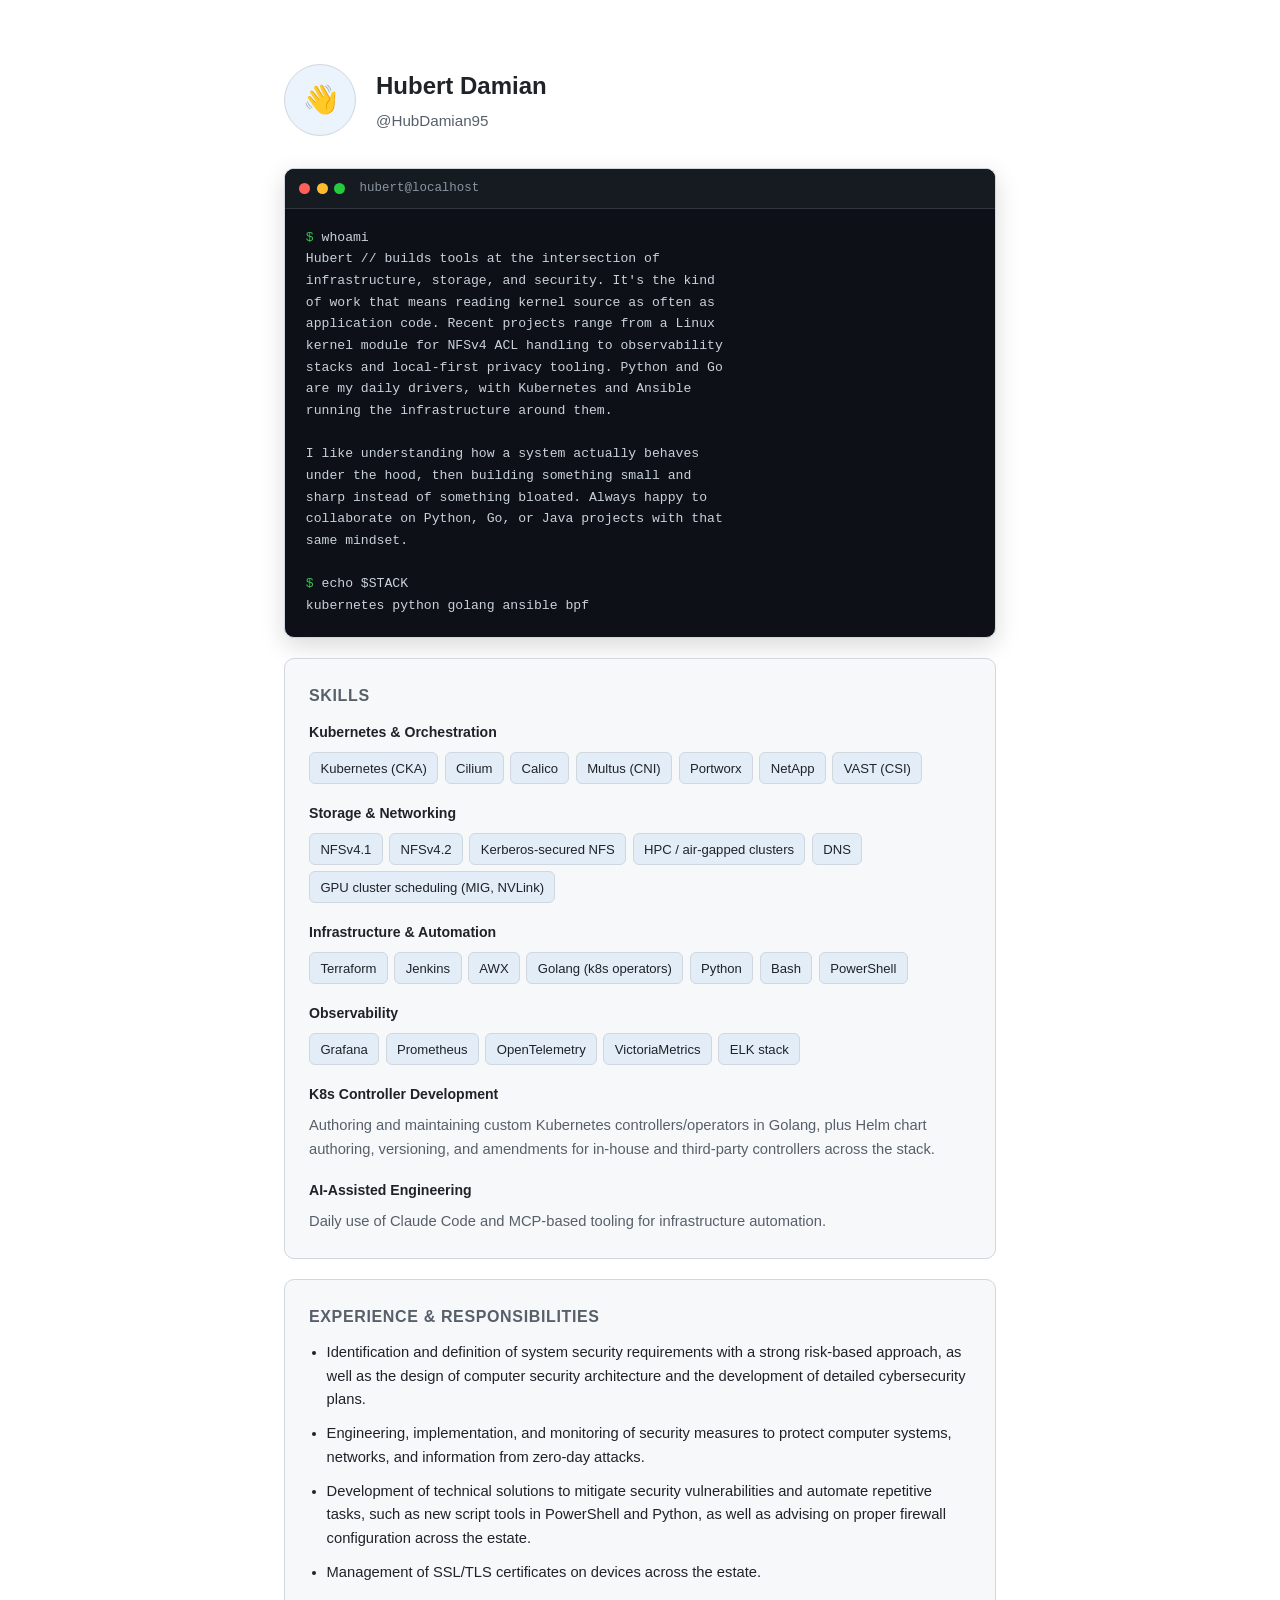
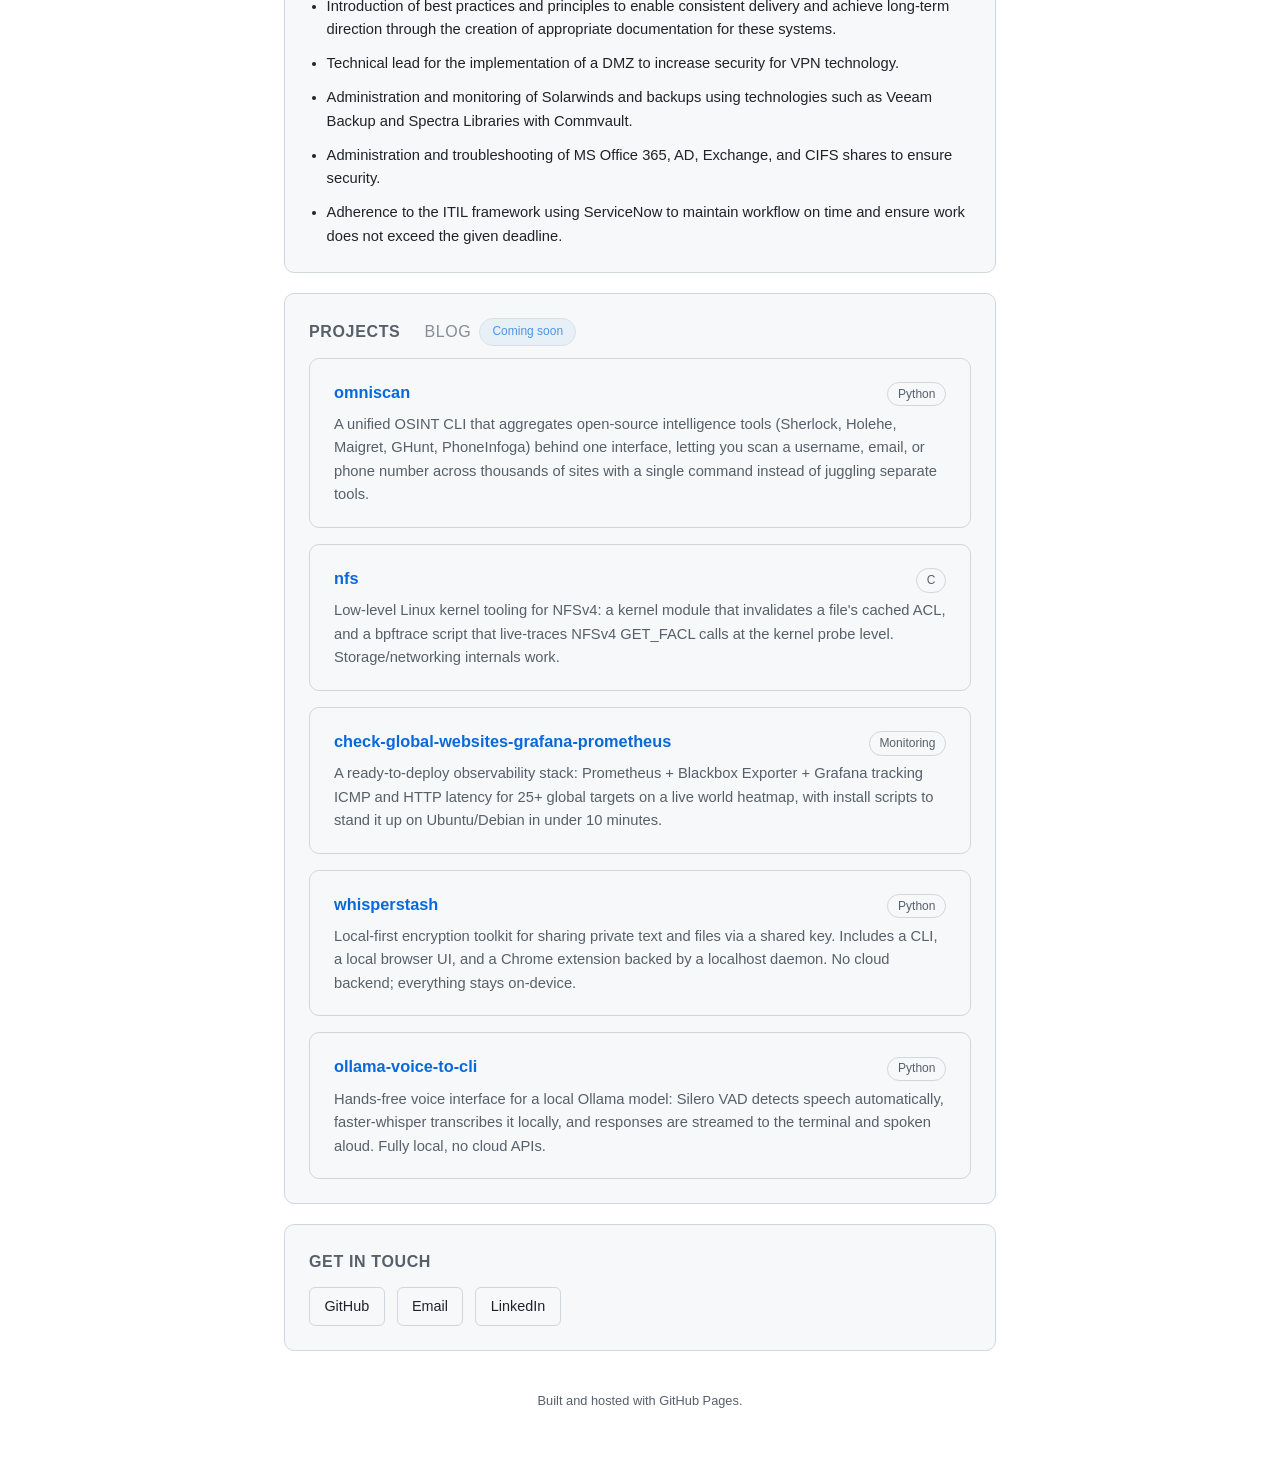
==== index.html @ 30815ad8 "Add Skills and Experience sections" ====
<!DOCTYPE html>
<html lang="en">
<head>
<meta charset="UTF-8">
<meta name="viewport" content="width=device-width, initial-scale=1.0">
<title>Hubert Damian - Introduction</title>
<style>
  :root {
    --bg: #0d1117;
    --bg-card: #161b22;
    --border: #30363d;
    --text: #c9d1d9;
    --text-dim: #8b949e;
    --accent: #58a6ff;
    --accent-soft: rgba(88, 166, 255, 0.12);
  }
  @media (prefers-color-scheme: light) {
    :root {
      --bg: #ffffff;
      --bg-card: #f6f8fa;
      --border: #d0d7de;
      --text: #1f2328;
      --text-dim: #57606a;
      --accent: #0969da;
      --accent-soft: rgba(9, 105, 218, 0.08);
    }
  }
  * { box-sizing: border-box; }
  body {
    margin: 0;
    background: var(--bg);
    color: var(--text);
    font-family: -apple-system, BlinkMacSystemFont, "Segoe UI", Helvetica, Arial, sans-serif;
    line-height: 1.6;
  }
  .wrap {
    max-width: 760px;
    margin: 0 auto;
    padding: 4rem 1.5rem 3rem;
  }
  header {
    display: flex;
    align-items: center;
    gap: 1.25rem;
    margin-bottom: 2rem;
  }
  .avatar {
    width: 72px;
    height: 72px;
    border-radius: 50%;
    background: var(--accent-soft);
    border: 1px solid var(--border);
    display: flex;
    align-items: center;
    justify-content: center;
    font-size: 1.75rem;
    flex-shrink: 0;
  }
  h1 {
    margin: 0 0 0.25rem;
    font-size: 1.5rem;
  }
  .handle {
    color: var(--text-dim);
    font-size: 0.95rem;
  }
  .card {
    background: var(--bg-card);
    border: 1px solid var(--border);
    border-radius: 10px;
    padding: 1.5rem;
    margin-bottom: 1.25rem;
  }
  .card h2 {
    margin: 0 0 0.75rem;
    font-size: 1rem;
    text-transform: uppercase;
    letter-spacing: 0.04em;
    color: var(--text-dim);
  }
  ul {
    margin: 0;
    padding-left: 1.1rem;
  }
  li { margin-bottom: 0.5rem; }
  li:last-child { margin-bottom: 0; }
  .links {
    display: flex;
    gap: 0.75rem;
    flex-wrap: wrap;
  }
  .links a {
    display: inline-block;
    padding: 0.45rem 0.9rem;
    border: 1px solid var(--border);
    border-radius: 6px;
    color: var(--text);
    text-decoration: none;
    font-size: 0.9rem;
    transition: border-color 0.15s, color 0.15s;
  }
  .links a:hover {
    border-color: var(--accent);
    color: var(--accent);
  }
  .projects {
    display: grid;
    gap: 1rem;
  }
  .project {
    background: var(--bg-card);
    border: 1px solid var(--border);
    border-radius: 10px;
    padding: 1.25rem 1.5rem;
    transition: border-color 0.15s;
  }
  .project:hover {
    border-color: var(--accent);
  }
  .project-head {
    display: flex;
    align-items: baseline;
    justify-content: space-between;
    gap: 0.75rem;
    flex-wrap: wrap;
    margin-bottom: 0.4rem;
  }
  .project-head a {
    font-weight: 600;
    font-size: 1.02rem;
    color: var(--accent);
    text-decoration: none;
  }
  .project-head a:hover {
    text-decoration: underline;
  }
  .lang {
    font-size: 0.75rem;
    color: var(--text-dim);
    border: 1px solid var(--border);
    border-radius: 999px;
    padding: 0.1rem 0.6rem;
    white-space: nowrap;
  }
  .project p {
    margin: 0;
    color: var(--text-dim);
    font-size: 0.92rem;
  }
  .section-tabs {
    display: flex;
    align-items: center;
    gap: 1.5rem;
    margin-bottom: 0.75rem;
  }
  .section-tabs h2 {
    margin: 0;
  }
  .tab-disabled {
    display: inline-flex;
    align-items: center;
    gap: 0.5rem;
    font-size: 1rem;
    text-transform: uppercase;
    letter-spacing: 0.04em;
    color: var(--text-dim);
    opacity: 0.7;
  }
  .badge {
    font-size: 0.75rem;
    color: var(--accent);
    background: var(--accent-soft);
    border: 1px solid var(--border);
    border-radius: 999px;
    padding: 0.2rem 0.75rem;
    white-space: nowrap;
    text-transform: none;
    letter-spacing: normal;
  }
  .terminal {
    background: #0d1117;
    border: 1px solid var(--border);
    border-radius: 10px;
    overflow: hidden;
    margin-bottom: 1.25rem;
    box-shadow: 0 8px 24px rgba(0, 0, 0, 0.15);
  }
  .term-bar {
    display: flex;
    align-items: center;
    gap: 0.4rem;
    padding: 0.6rem 0.9rem;
    background: #161b22;
    border-bottom: 1px solid #30363d;
  }
  .term-dot {
    width: 11px;
    height: 11px;
    border-radius: 50%;
    display: inline-block;
  }
  .term-dot.red { background: #ff5f56; }
  .term-dot.yellow { background: #ffbd2e; }
  .term-dot.green { background: #27c93f; }
  .term-title {
    margin-left: 0.5rem;
    color: #8b949e;
    font-size: 0.78rem;
    font-family: ui-monospace, SFMono-Regular, Menlo, Consolas, monospace;
  }
  .term-body {
    margin: 0;
    padding: 1.1rem 1.3rem 1.3rem;
    font-family: ui-monospace, SFMono-Regular, Menlo, Consolas, monospace;
    font-size: 0.82rem;
    line-height: 1.65;
    color: #c9d1d9;
    overflow-x: auto;
    white-space: pre;
  }
  .term-prompt { color: #3fb950; }
  .skill-group {
    margin-bottom: 1.1rem;
  }
  .skill-group:last-child {
    margin-bottom: 0;
  }
  .skill-group h3 {
    margin: 0 0 0.55rem;
    font-size: 0.88rem;
    font-weight: 600;
    color: var(--text);
  }
  .skill-group p {
    margin: 0;
    color: var(--text-dim);
    font-size: 0.92rem;
  }
  .chips {
    display: flex;
    flex-wrap: wrap;
    gap: 0.4rem;
  }
  .chip {
    font-size: 0.82rem;
    color: var(--text);
    background: var(--accent-soft);
    border: 1px solid var(--border);
    border-radius: 6px;
    padding: 0.28rem 0.65rem;
    white-space: nowrap;
  }
  .exp-list {
    margin: 0;
    padding-left: 1.1rem;
  }
  .exp-list li {
    margin-bottom: 0.65rem;
    font-size: 0.92rem;
  }
  .exp-list li:last-child {
    margin-bottom: 0;
  }
  footer {
    text-align: center;
    color: var(--text-dim);
    font-size: 0.8rem;
    margin-top: 2.5rem;
  }
</style>
</head>
<body>
  <div class="wrap">
    <header>
      <div class="avatar">&#128075;</div>
      <div>
        <h1>Hubert Damian</h1>
        <div class="handle">@HubDamian95</div>
      </div>
    </header>

    <div class="terminal">
      <div class="term-bar">
        <span class="term-dot red"></span>
        <span class="term-dot yellow"></span>
        <span class="term-dot green"></span>
        <span class="term-title">hubert@localhost</span>
      </div>
      <pre class="term-body"><span class="term-prompt">$</span> whoami
Hubert // builds tools at the intersection of
infrastructure, storage, and security. It's the kind
of work that means reading kernel source as often as
application code. Recent projects range from a Linux
kernel module for NFSv4 ACL handling to observability
stacks and local-first privacy tooling. Python and Go
are my daily drivers, with Kubernetes and Ansible
running the infrastructure around them.

I like understanding how a system actually behaves
under the hood, then building something small and
sharp instead of something bloated. Always happy to
collaborate on Python, Go, or Java projects with that
same mindset.

<span class="term-prompt">$</span> echo $STACK
kubernetes python golang ansible bpf</pre>
    </div>

    <div class="card">
      <h2>Skills</h2>
      <div class="skill-group">
        <h3>Kubernetes &amp; Orchestration</h3>
        <div class="chips">
          <span class="chip">Kubernetes (CKA)</span>
          <span class="chip">Cilium</span>
          <span class="chip">Calico</span>
          <span class="chip">Multus (CNI)</span>
          <span class="chip">Portworx</span>
          <span class="chip">NetApp</span>
          <span class="chip">VAST (CSI)</span>
        </div>
      </div>
      <div class="skill-group">
        <h3>Storage &amp; Networking</h3>
        <div class="chips">
          <span class="chip">NFSv4.1</span>
          <span class="chip">NFSv4.2</span>
          <span class="chip">Kerberos-secured NFS</span>
          <span class="chip">HPC / air-gapped clusters</span>
          <span class="chip">DNS</span>
          <span class="chip">GPU cluster scheduling (MIG, NVLink)</span>
        </div>
      </div>
      <div class="skill-group">
        <h3>Infrastructure &amp; Automation</h3>
        <div class="chips">
          <span class="chip">Terraform</span>
          <span class="chip">Jenkins</span>
          <span class="chip">AWX</span>
          <span class="chip">Golang (k8s operators)</span>
          <span class="chip">Python</span>
          <span class="chip">Bash</span>
          <span class="chip">PowerShell</span>
        </div>
      </div>
      <div class="skill-group">
        <h3>Observability</h3>
        <div class="chips">
          <span class="chip">Grafana</span>
          <span class="chip">Prometheus</span>
          <span class="chip">OpenTelemetry</span>
          <span class="chip">VictoriaMetrics</span>
          <span class="chip">ELK stack</span>
        </div>
      </div>
      <div class="skill-group">
        <h3>K8s Controller Development</h3>
        <p>Authoring and maintaining custom Kubernetes controllers/operators in Golang, plus Helm chart authoring, versioning, and amendments for in-house and third-party controllers across the stack.</p>
      </div>
      <div class="skill-group">
        <h3>AI-Assisted Engineering</h3>
        <p>Daily use of Claude Code and MCP-based tooling for infrastructure automation.</p>
      </div>
    </div>

    <div class="card">
      <h2>Experience &amp; Responsibilities</h2>
      <ul class="exp-list">
        <li>Identification and definition of system security requirements with a strong risk-based approach, as well as the design of computer security architecture and the development of detailed cybersecurity plans.</li>
        <li>Engineering, implementation, and monitoring of security measures to protect computer systems, networks, and information from zero-day attacks.</li>
        <li>Development of technical solutions to mitigate security vulnerabilities and automate repetitive tasks, such as new script tools in PowerShell and Python, as well as advising on proper firewall configuration across the estate.</li>
        <li>Management of SSL/TLS certificates on devices across the estate.</li>
        <li>Introduction of best practices and principles to enable consistent delivery and achieve long-term direction through the creation of appropriate documentation for these systems.</li>
        <li>Technical lead for the implementation of a DMZ to increase security for VPN technology.</li>
        <li>Administration and monitoring of Solarwinds and backups using technologies such as Veeam Backup and Spectra Libraries with Commvault.</li>
        <li>Administration and troubleshooting of MS Office 365, AD, Exchange, and CIFS shares to ensure security.</li>
        <li>Adherence to the ITIL framework using ServiceNow to maintain workflow on time and ensure work does not exceed the given deadline.</li>
      </ul>
    </div>

    <div class="card">
      <div class="section-tabs">
        <h2>Projects</h2>
        <span class="tab-disabled">Blog <span class="badge">Coming soon</span></span>
      </div>
      <div class="projects">
        <div class="project">
          <div class="project-head">
            <a href="https://github.com/HubDamian95/omniscan">omniscan</a>
            <span class="lang">Python</span>
          </div>
          <p>A unified OSINT CLI that aggregates open-source intelligence tools (Sherlock, Holehe, Maigret, GHunt, PhoneInfoga) behind one interface, letting you scan a username, email, or phone number across thousands of sites with a single command instead of juggling separate tools.</p>
        </div>
        <div class="project">
          <div class="project-head">
            <a href="https://github.com/HubDamian95/nfs">nfs</a>
            <span class="lang">C</span>
          </div>
          <p>Low-level Linux kernel tooling for NFSv4: a kernel module that invalidates a file's cached ACL, and a bpftrace script that live-traces NFSv4 GET_FACL calls at the kernel probe level. Storage/networking internals work.</p>
        </div>
        <div class="project">
          <div class="project-head">
            <a href="https://github.com/HubDamian95/check-global-websites-grafana-prometheus">check-global-websites-grafana-prometheus</a>
            <span class="lang">Monitoring</span>
          </div>
          <p>A ready-to-deploy observability stack: Prometheus + Blackbox Exporter + Grafana tracking ICMP and HTTP latency for 25+ global targets on a live world heatmap, with install scripts to stand it up on Ubuntu/Debian in under 10 minutes.</p>
        </div>
        <div class="project">
          <div class="project-head">
            <a href="https://github.com/HubDamian95/whisperstash">whisperstash</a>
            <span class="lang">Python</span>
          </div>
          <p>Local-first encryption toolkit for sharing private text and files via a shared key. Includes a CLI, a local browser UI, and a Chrome extension backed by a localhost daemon. No cloud backend; everything stays on-device.</p>
        </div>
        <div class="project">
          <div class="project-head">
            <a href="https://github.com/HubDamian95/ollama-voice-to-cli">ollama-voice-to-cli</a>
            <span class="lang">Python</span>
          </div>
          <p>Hands-free voice interface for a local Ollama model: Silero VAD detects speech automatically, faster-whisper transcribes it locally, and responses are streamed to the terminal and spoken aloud. Fully local, no cloud APIs.</p>
        </div>
      </div>
    </div>

    <div class="card">
      <h2>Get in touch</h2>
      <div class="links">
        <a href="https://github.com/HubDamian95">GitHub</a>
        <a href="mailto:hubert.dziedziczak@gmail.com">Email</a>
        <a href="https://www.linkedin.com/in/hubert-dziedziczak/">LinkedIn</a>
      </div>
    </div>

    <footer>Built and hosted with GitHub Pages.</footer>
  </div>
</body>
</html>
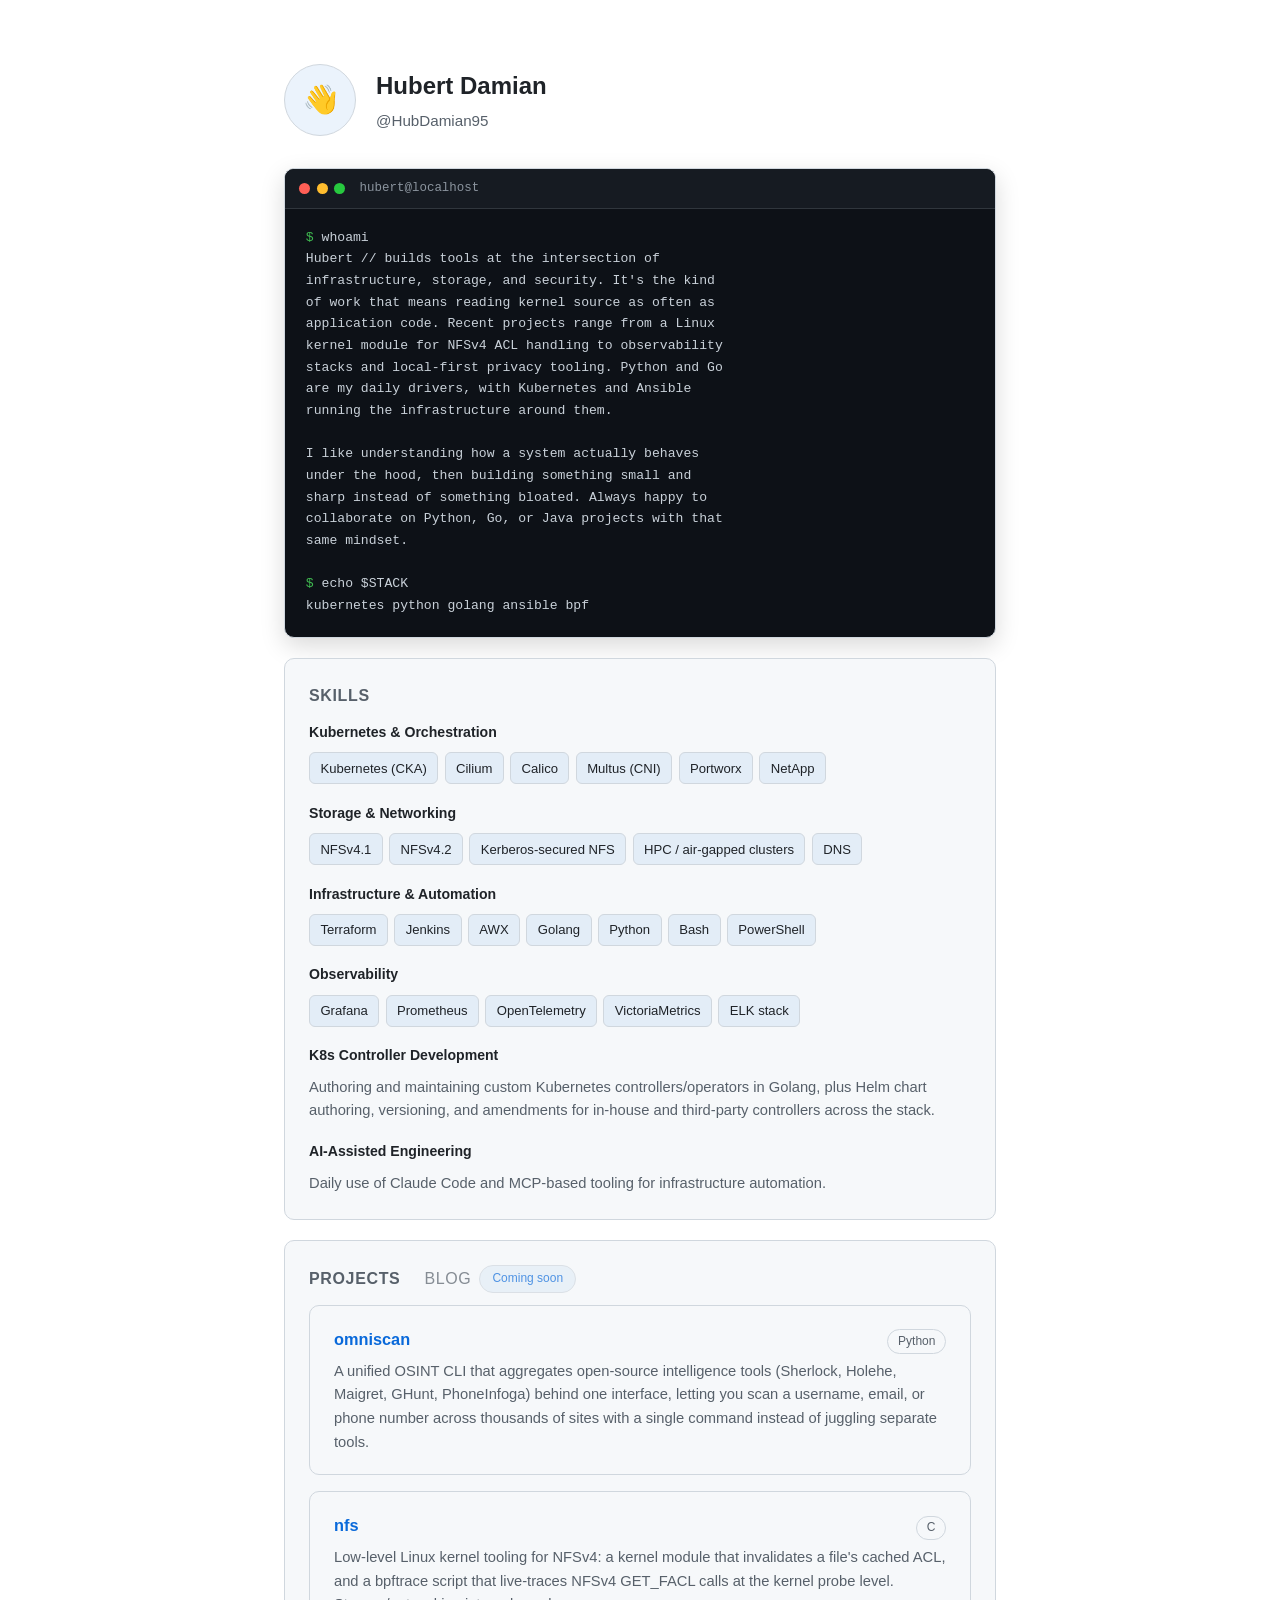
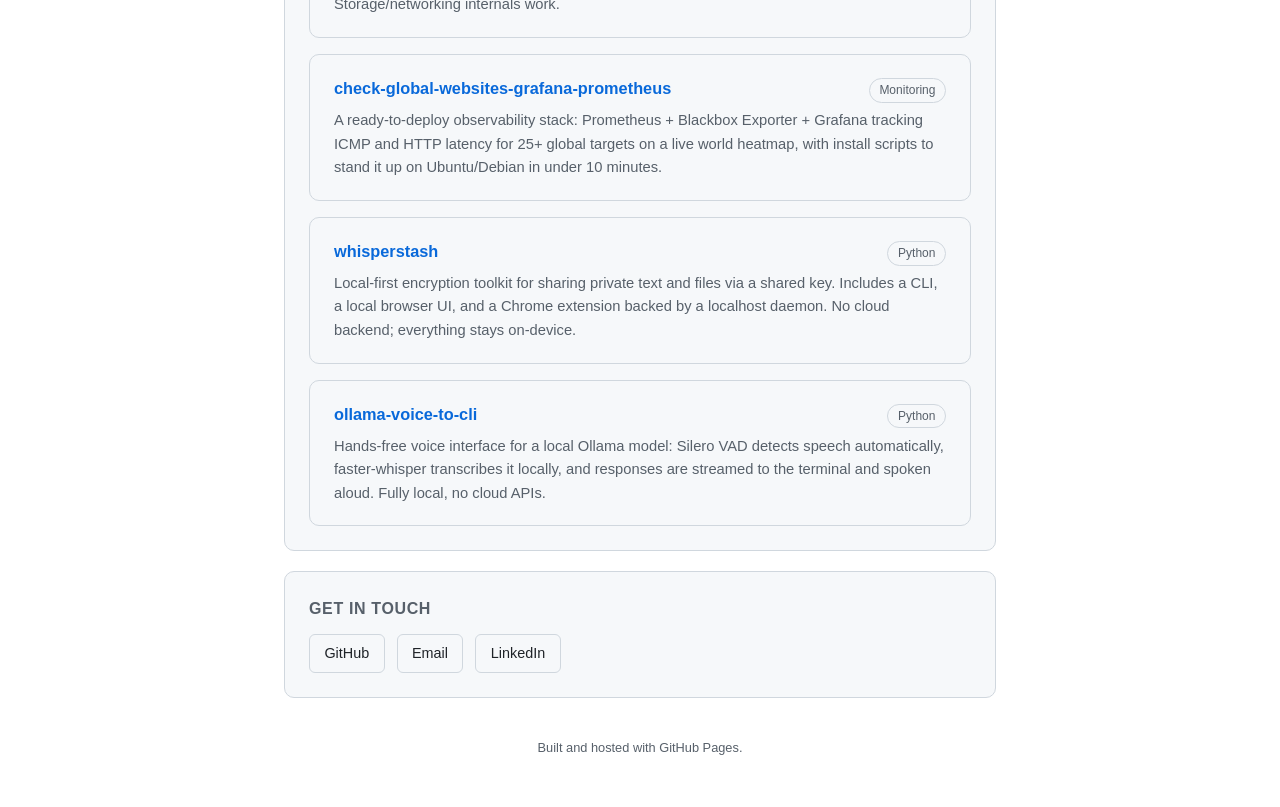
==== commit 8bab7e9c: "Trim skill chips, remove Experience section" ====
--- a/index.html
+++ b/index.html
@@ -250,17 +250,6 @@
     padding: 0.28rem 0.65rem;
     white-space: nowrap;
   }
-  .exp-list {
-    margin: 0;
-    padding-left: 1.1rem;
-  }
-  .exp-list li {
-    margin-bottom: 0.65rem;
-    font-size: 0.92rem;
-  }
-  .exp-list li:last-child {
-    margin-bottom: 0;
-  }
   footer {
     text-align: center;
     color: var(--text-dim);
@@ -317,7 +306,6 @@
           <span class="chip">Multus (CNI)</span>
           <span class="chip">Portworx</span>
           <span class="chip">NetApp</span>
-          <span class="chip">VAST (CSI)</span>
         </div>
       </div>
       <div class="skill-group">
@@ -328,7 +316,6 @@
           <span class="chip">Kerberos-secured NFS</span>
           <span class="chip">HPC / air-gapped clusters</span>
           <span class="chip">DNS</span>
-          <span class="chip">GPU cluster scheduling (MIG, NVLink)</span>
         </div>
       </div>
       <div class="skill-group">
@@ -337,7 +324,7 @@
           <span class="chip">Terraform</span>
           <span class="chip">Jenkins</span>
           <span class="chip">AWX</span>
-          <span class="chip">Golang (k8s operators)</span>
+          <span class="chip">Golang</span>
           <span class="chip">Python</span>
           <span class="chip">Bash</span>
           <span class="chip">PowerShell</span>
@@ -364,21 +351,6 @@
     </div>
 
     <div class="card">
-      <h2>Experience &amp; Responsibilities</h2>
-      <ul class="exp-list">
-        <li>Identification and definition of system security requirements with a strong risk-based approach, as well as the design of computer security architecture and the development of detailed cybersecurity plans.</li>
-        <li>Engineering, implementation, and monitoring of security measures to protect computer systems, networks, and information from zero-day attacks.</li>
-        <li>Development of technical solutions to mitigate security vulnerabilities and automate repetitive tasks, such as new script tools in PowerShell and Python, as well as advising on proper firewall configuration across the estate.</li>
-        <li>Management of SSL/TLS certificates on devices across the estate.</li>
-        <li>Introduction of best practices and principles to enable consistent delivery and achieve long-term direction through the creation of appropriate documentation for these systems.</li>
-        <li>Technical lead for the implementation of a DMZ to increase security for VPN technology.</li>
-        <li>Administration and monitoring of Solarwinds and backups using technologies such as Veeam Backup and Spectra Libraries with Commvault.</li>
-        <li>Administration and troubleshooting of MS Office 365, AD, Exchange, and CIFS shares to ensure security.</li>
-        <li>Adherence to the ITIL framework using ServiceNow to maintain workflow on time and ensure work does not exceed the given deadline.</li>
-      </ul>
-    </div>
-
-    <div class="card">
       <div class="section-tabs">
         <h2>Projects</h2>
         <span class="tab-disabled">Blog <span class="badge">Coming soon</span></span>
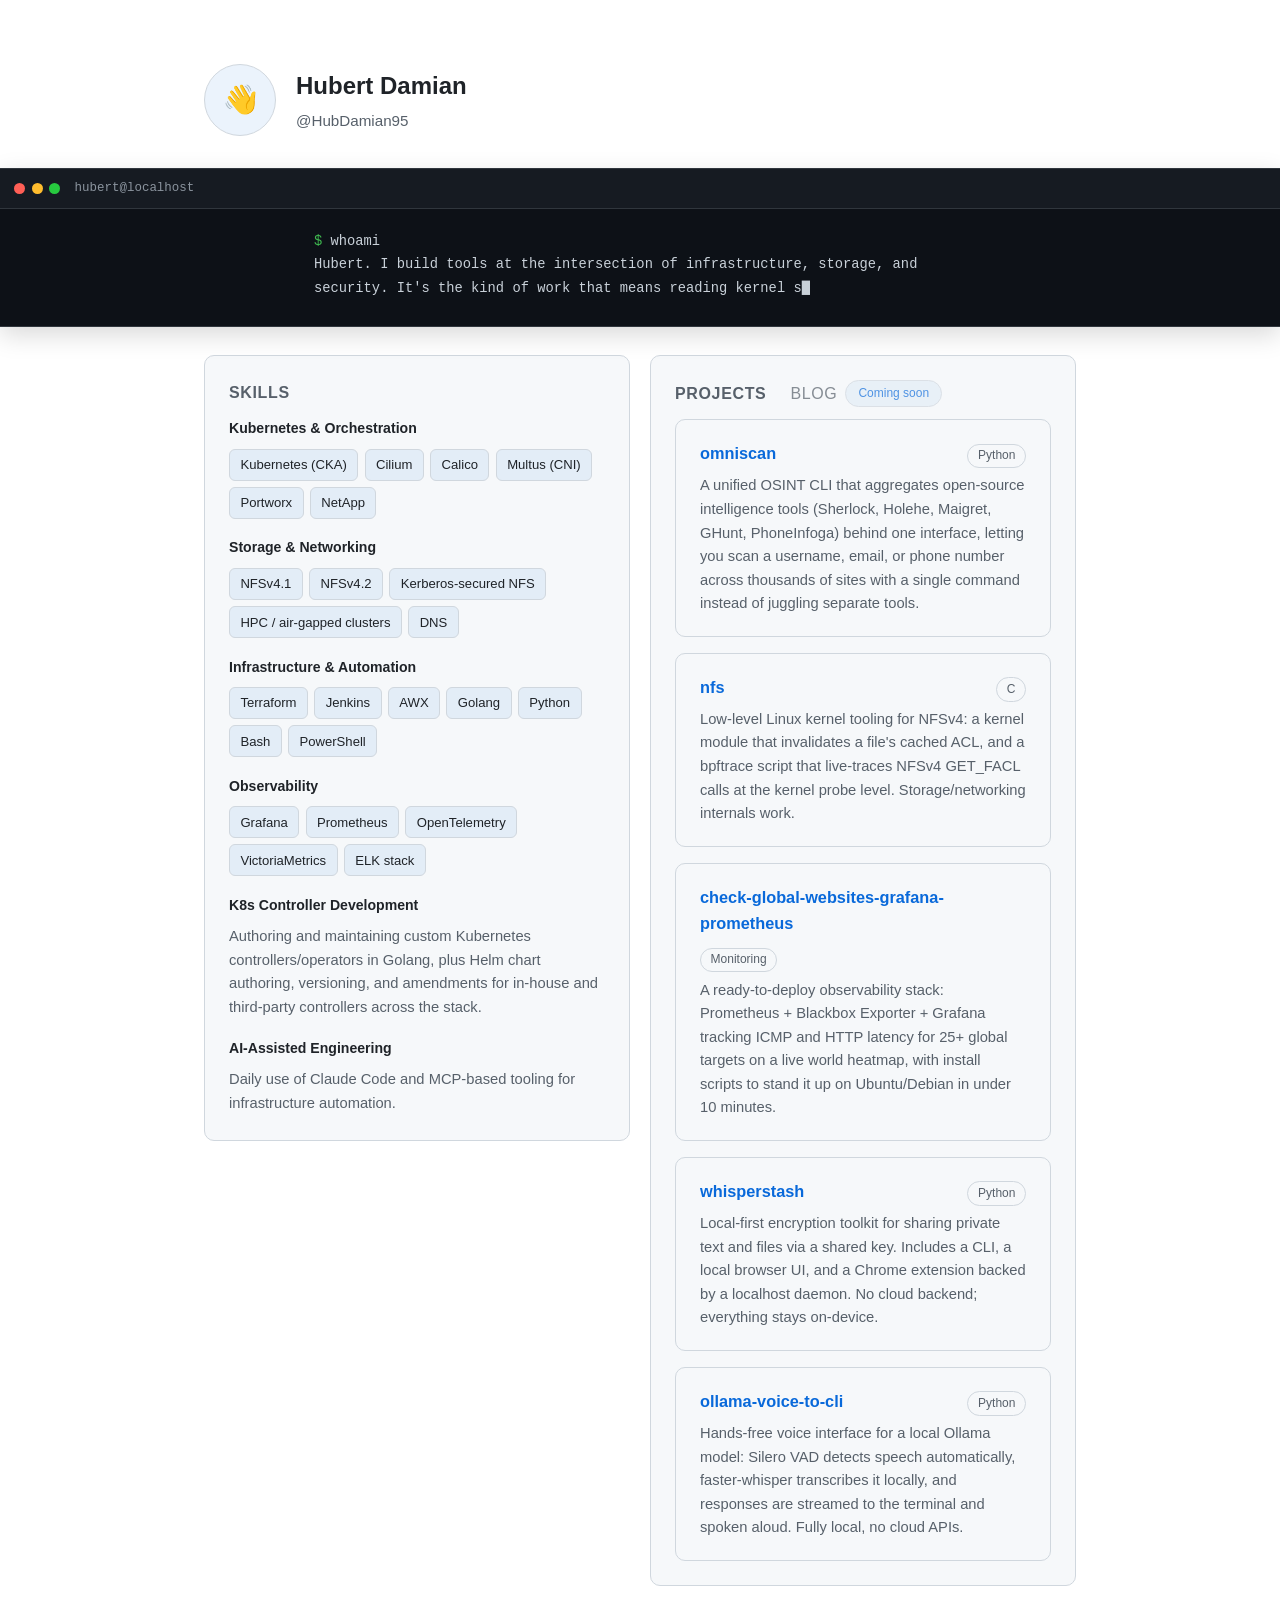
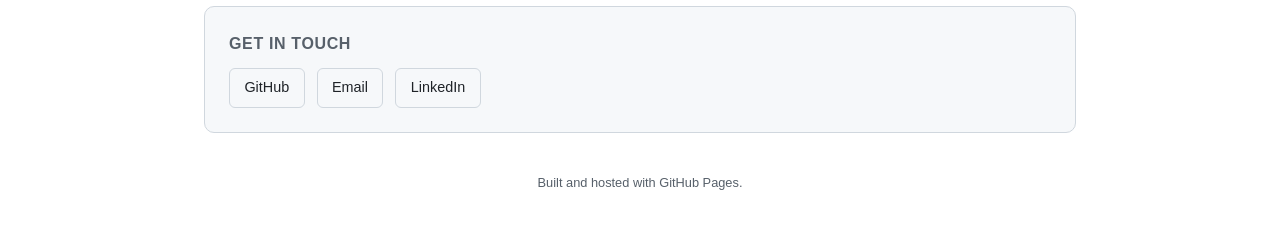
==== commit 09e46bf8: "Full-bleed animated terminal, two-column Skills/Projects layout" ====
--- a/index.html
+++ b/index.html
@@ -32,9 +32,10 @@
     color: var(--text);
     font-family: -apple-system, BlinkMacSystemFont, "Segoe UI", Helvetica, Arial, sans-serif;
     line-height: 1.6;
+    overflow-x: hidden;
   }
   .wrap {
-    max-width: 760px;
+    max-width: 920px;
     margin: 0 auto;
     padding: 4rem 1.5rem 3rem;
   }
@@ -179,10 +180,15 @@
   }
   .terminal {
     background: #0d1117;
-    border: 1px solid var(--border);
-    border-radius: 10px;
-    overflow: hidden;
-    margin-bottom: 1.25rem;
+    width: 100vw;
+    position: relative;
+    left: 50%;
+    right: 50%;
+    margin-left: -50vw;
+    margin-right: -50vw;
+    margin-bottom: 1.75rem;
+    border-top: 1px solid #30363d;
+    border-bottom: 1px solid #30363d;
     box-shadow: 0 8px 24px rgba(0, 0, 0, 0.15);
   }
   .term-bar {
@@ -208,17 +214,44 @@
     font-size: 0.78rem;
     font-family: ui-monospace, SFMono-Regular, Menlo, Consolas, monospace;
   }
+  .term-inner {
+    max-width: 700px;
+    margin: 0 auto;
+    padding: 1.3rem 1.5rem 1.6rem;
+  }
   .term-body {
     margin: 0;
-    padding: 1.1rem 1.3rem 1.3rem;
     font-family: ui-monospace, SFMono-Regular, Menlo, Consolas, monospace;
-    font-size: 0.82rem;
-    line-height: 1.65;
+    font-size: 0.86rem;
+    line-height: 1.7;
     color: #c9d1d9;
-    overflow-x: auto;
-    white-space: pre;
+    white-space: pre-wrap;
+    word-wrap: break-word;
+    min-height: 1.7em;
   }
   .term-prompt { color: #3fb950; }
+  .term-cursor {
+    color: #c9d1d9;
+    animation: term-blink 1s steps(1) infinite;
+  }
+  @keyframes term-blink {
+    50% { opacity: 0; }
+  }
+  .two-col {
+    display: grid;
+    grid-template-columns: 1fr 1fr;
+    gap: 1.25rem;
+    align-items: start;
+    margin-bottom: 1.25rem;
+  }
+  .two-col .card {
+    margin-bottom: 0;
+  }
+  @media (max-width: 760px) {
+    .two-col {
+      grid-template-columns: 1fr;
+    }
+  }
   .skill-group {
     margin-bottom: 1.1rem;
   }
@@ -275,121 +308,117 @@
         <span class="term-dot green"></span>
         <span class="term-title">hubert@localhost</span>
       </div>
-      <pre class="term-body"><span class="term-prompt">$</span> whoami
-Hubert // builds tools at the intersection of
-infrastructure, storage, and security. It's the kind
-of work that means reading kernel source as often as
-application code. Recent projects range from a Linux
-kernel module for NFSv4 ACL handling to observability
-stacks and local-first privacy tooling. Python and Go
-are my daily drivers, with Kubernetes and Ansible
-running the infrastructure around them.
-
-I like understanding how a system actually behaves
-under the hood, then building something small and
-sharp instead of something bloated. Always happy to
-collaborate on Python, Go, or Java projects with that
-same mindset.
+      <div class="term-inner">
+        <div id="term-output" class="term-body"></div>
+        <noscript>
+          <div class="term-body"><span class="term-prompt">$</span> whoami
+Hubert. I build tools at the intersection of infrastructure, storage, and security. It's the kind of work that means reading kernel source as often as application code. Recent projects range from a Linux kernel module for NFSv4 ACL handling to observability stacks and local-first privacy tooling. Python and Go are my daily drivers, with Kubernetes and Ansible running the infrastructure around them.
+
+I like understanding how a system actually behaves under the hood, then building something small and sharp instead of something bloated. Always happy to collaborate on Python, Go, or Java projects with that same mindset.
 
 <span class="term-prompt">$</span> echo $STACK
-kubernetes python golang ansible bpf</pre>
-    </div>
-
-    <div class="card">
-      <h2>Skills</h2>
-      <div class="skill-group">
-        <h3>Kubernetes &amp; Orchestration</h3>
-        <div class="chips">
-          <span class="chip">Kubernetes (CKA)</span>
-          <span class="chip">Cilium</span>
-          <span class="chip">Calico</span>
-          <span class="chip">Multus (CNI)</span>
-          <span class="chip">Portworx</span>
-          <span class="chip">NetApp</span>
-        </div>
-      </div>
-      <div class="skill-group">
-        <h3>Storage &amp; Networking</h3>
-        <div class="chips">
-          <span class="chip">NFSv4.1</span>
-          <span class="chip">NFSv4.2</span>
-          <span class="chip">Kerberos-secured NFS</span>
-          <span class="chip">HPC / air-gapped clusters</span>
-          <span class="chip">DNS</span>
-        </div>
-      </div>
-      <div class="skill-group">
-        <h3>Infrastructure &amp; Automation</h3>
-        <div class="chips">
-          <span class="chip">Terraform</span>
-          <span class="chip">Jenkins</span>
-          <span class="chip">AWX</span>
-          <span class="chip">Golang</span>
-          <span class="chip">Python</span>
-          <span class="chip">Bash</span>
-          <span class="chip">PowerShell</span>
-        </div>
-      </div>
-      <div class="skill-group">
-        <h3>Observability</h3>
-        <div class="chips">
-          <span class="chip">Grafana</span>
-          <span class="chip">Prometheus</span>
-          <span class="chip">OpenTelemetry</span>
-          <span class="chip">VictoriaMetrics</span>
-          <span class="chip">ELK stack</span>
-        </div>
-      </div>
-      <div class="skill-group">
-        <h3>K8s Controller Development</h3>
-        <p>Authoring and maintaining custom Kubernetes controllers/operators in Golang, plus Helm chart authoring, versioning, and amendments for in-house and third-party controllers across the stack.</p>
-      </div>
-      <div class="skill-group">
-        <h3>AI-Assisted Engineering</h3>
-        <p>Daily use of Claude Code and MCP-based tooling for infrastructure automation.</p>
+kubernetes python golang ansible bpf</div>
+        </noscript>
       </div>
     </div>
 
-    <div class="card">
-      <div class="section-tabs">
-        <h2>Projects</h2>
-        <span class="tab-disabled">Blog <span class="badge">Coming soon</span></span>
+    <div class="two-col">
+      <div class="card">
+        <h2>Skills</h2>
+        <div class="skill-group">
+          <h3>Kubernetes &amp; Orchestration</h3>
+          <div class="chips">
+            <span class="chip">Kubernetes (CKA)</span>
+            <span class="chip">Cilium</span>
+            <span class="chip">Calico</span>
+            <span class="chip">Multus (CNI)</span>
+            <span class="chip">Portworx</span>
+            <span class="chip">NetApp</span>
+          </div>
+        </div>
+        <div class="skill-group">
+          <h3>Storage &amp; Networking</h3>
+          <div class="chips">
+            <span class="chip">NFSv4.1</span>
+            <span class="chip">NFSv4.2</span>
+            <span class="chip">Kerberos-secured NFS</span>
+            <span class="chip">HPC / air-gapped clusters</span>
+            <span class="chip">DNS</span>
+          </div>
+        </div>
+        <div class="skill-group">
+          <h3>Infrastructure &amp; Automation</h3>
+          <div class="chips">
+            <span class="chip">Terraform</span>
+            <span class="chip">Jenkins</span>
+            <span class="chip">AWX</span>
+            <span class="chip">Golang</span>
+            <span class="chip">Python</span>
+            <span class="chip">Bash</span>
+            <span class="chip">PowerShell</span>
+          </div>
+        </div>
+        <div class="skill-group">
+          <h3>Observability</h3>
+          <div class="chips">
+            <span class="chip">Grafana</span>
+            <span class="chip">Prometheus</span>
+            <span class="chip">OpenTelemetry</span>
+            <span class="chip">VictoriaMetrics</span>
+            <span class="chip">ELK stack</span>
+          </div>
+        </div>
+        <div class="skill-group">
+          <h3>K8s Controller Development</h3>
+          <p>Authoring and maintaining custom Kubernetes controllers/operators in Golang, plus Helm chart authoring, versioning, and amendments for in-house and third-party controllers across the stack.</p>
+        </div>
+        <div class="skill-group">
+          <h3>AI-Assisted Engineering</h3>
+          <p>Daily use of Claude Code and MCP-based tooling for infrastructure automation.</p>
+        </div>
       </div>
-      <div class="projects">
-        <div class="project">
-          <div class="project-head">
-            <a href="https://github.com/HubDamian95/omniscan">omniscan</a>
-            <span class="lang">Python</span>
-          </div>
-          <p>A unified OSINT CLI that aggregates open-source intelligence tools (Sherlock, Holehe, Maigret, GHunt, PhoneInfoga) behind one interface, letting you scan a username, email, or phone number across thousands of sites with a single command instead of juggling separate tools.</p>
-        </div>
-        <div class="project">
-          <div class="project-head">
-            <a href="https://github.com/HubDamian95/nfs">nfs</a>
-            <span class="lang">C</span>
-          </div>
-          <p>Low-level Linux kernel tooling for NFSv4: a kernel module that invalidates a file's cached ACL, and a bpftrace script that live-traces NFSv4 GET_FACL calls at the kernel probe level. Storage/networking internals work.</p>
-        </div>
-        <div class="project">
-          <div class="project-head">
-            <a href="https://github.com/HubDamian95/check-global-websites-grafana-prometheus">check-global-websites-grafana-prometheus</a>
-            <span class="lang">Monitoring</span>
-          </div>
-          <p>A ready-to-deploy observability stack: Prometheus + Blackbox Exporter + Grafana tracking ICMP and HTTP latency for 25+ global targets on a live world heatmap, with install scripts to stand it up on Ubuntu/Debian in under 10 minutes.</p>
-        </div>
-        <div class="project">
-          <div class="project-head">
-            <a href="https://github.com/HubDamian95/whisperstash">whisperstash</a>
-            <span class="lang">Python</span>
-          </div>
-          <p>Local-first encryption toolkit for sharing private text and files via a shared key. Includes a CLI, a local browser UI, and a Chrome extension backed by a localhost daemon. No cloud backend; everything stays on-device.</p>
-        </div>
-        <div class="project">
-          <div class="project-head">
-            <a href="https://github.com/HubDamian95/ollama-voice-to-cli">ollama-voice-to-cli</a>
-            <span class="lang">Python</span>
-          </div>
-          <p>Hands-free voice interface for a local Ollama model: Silero VAD detects speech automatically, faster-whisper transcribes it locally, and responses are streamed to the terminal and spoken aloud. Fully local, no cloud APIs.</p>
+
+      <div class="card">
+        <div class="section-tabs">
+          <h2>Projects</h2>
+          <span class="tab-disabled">Blog <span class="badge">Coming soon</span></span>
+        </div>
+        <div class="projects">
+          <div class="project">
+            <div class="project-head">
+              <a href="https://github.com/HubDamian95/omniscan">omniscan</a>
+              <span class="lang">Python</span>
+            </div>
+            <p>A unified OSINT CLI that aggregates open-source intelligence tools (Sherlock, Holehe, Maigret, GHunt, PhoneInfoga) behind one interface, letting you scan a username, email, or phone number across thousands of sites with a single command instead of juggling separate tools.</p>
+          </div>
+          <div class="project">
+            <div class="project-head">
+              <a href="https://github.com/HubDamian95/nfs">nfs</a>
+              <span class="lang">C</span>
+            </div>
+            <p>Low-level Linux kernel tooling for NFSv4: a kernel module that invalidates a file's cached ACL, and a bpftrace script that live-traces NFSv4 GET_FACL calls at the kernel probe level. Storage/networking internals work.</p>
+          </div>
+          <div class="project">
+            <div class="project-head">
+              <a href="https://github.com/HubDamian95/check-global-websites-grafana-prometheus">check-global-websites-grafana-prometheus</a>
+              <span class="lang">Monitoring</span>
+            </div>
+            <p>A ready-to-deploy observability stack: Prometheus + Blackbox Exporter + Grafana tracking ICMP and HTTP latency for 25+ global targets on a live world heatmap, with install scripts to stand it up on Ubuntu/Debian in under 10 minutes.</p>
+          </div>
+          <div class="project">
+            <div class="project-head">
+              <a href="https://github.com/HubDamian95/whisperstash">whisperstash</a>
+              <span class="lang">Python</span>
+            </div>
+            <p>Local-first encryption toolkit for sharing private text and files via a shared key. Includes a CLI, a local browser UI, and a Chrome extension backed by a localhost daemon. No cloud backend; everything stays on-device.</p>
+          </div>
+          <div class="project">
+            <div class="project-head">
+              <a href="https://github.com/HubDamian95/ollama-voice-to-cli">ollama-voice-to-cli</a>
+              <span class="lang">Python</span>
+            </div>
+            <p>Hands-free voice interface for a local Ollama model: Silero VAD detects speech automatically, faster-whisper transcribes it locally, and responses are streamed to the terminal and spoken aloud. Fully local, no cloud APIs.</p>
+          </div>
         </div>
       </div>
     </div>
@@ -405,5 +434,79 @@
 
     <footer>Built and hosted with GitHub Pages.</footer>
   </div>
+
+  <script>
+  (function () {
+    var target = document.getElementById('term-output');
+    if (!target) return;
+
+    var script = [
+      { type: 'cmd', text: 'whoami' },
+      { type: 'out', text: "Hubert. I build tools at the intersection of infrastructure, storage, and security. It's the kind of work that means reading kernel source as often as application code. Recent projects range from a Linux kernel module for NFSv4 ACL handling to observability stacks and local-first privacy tooling. Python and Go are my daily drivers, with Kubernetes and Ansible running the infrastructure around them.\n\nI like understanding how a system actually behaves under the hood, then building something small and sharp instead of something bloated. Always happy to collaborate on Python, Go, or Java projects with that same mindset." },
+      { type: 'cmd', text: 'echo $STACK' },
+      { type: 'out', text: 'kubernetes python golang ansible bpf' }
+    ];
+
+    var cmdSpeed = 42;
+    var outSpeed = 5;
+    var pauseAfterCmd = 300;
+    var pauseAfterOut = 450;
+
+    function makeCursor() {
+      var c = document.createElement('span');
+      c.className = 'term-cursor';
+      c.textContent = '█';
+      return c;
+    }
+
+    function typeInto(container, text, speed, done) {
+      var cursor = makeCursor();
+      container.appendChild(cursor);
+      var i = 0;
+      (function step() {
+        if (i < text.length) {
+          cursor.insertAdjacentText('beforebegin', text.charAt(i));
+          i++;
+          setTimeout(step, speed);
+        } else {
+          cursor.remove();
+          done();
+        }
+      })();
+    }
+
+    function runStep(idx) {
+      if (idx >= script.length) {
+        var finalLine = document.createElement('div');
+        var finalPrompt = document.createElement('span');
+        finalPrompt.className = 'term-prompt';
+        finalPrompt.textContent = '$ ';
+        finalLine.appendChild(finalPrompt);
+        finalLine.appendChild(makeCursor());
+        target.appendChild(finalLine);
+        return;
+      }
+      var item = script[idx];
+      var line = document.createElement('div');
+      if (item.type === 'cmd') {
+        var prompt = document.createElement('span');
+        prompt.className = 'term-prompt';
+        prompt.textContent = '$ ';
+        line.appendChild(prompt);
+        target.appendChild(line);
+        typeInto(line, item.text, cmdSpeed, function () {
+          setTimeout(function () { runStep(idx + 1); }, pauseAfterCmd);
+        });
+      } else {
+        target.appendChild(line);
+        typeInto(line, item.text, outSpeed, function () {
+          setTimeout(function () { runStep(idx + 1); }, pauseAfterOut);
+        });
+      }
+    }
+
+    runStep(0);
+  })();
+  </script>
 </body>
 </html>
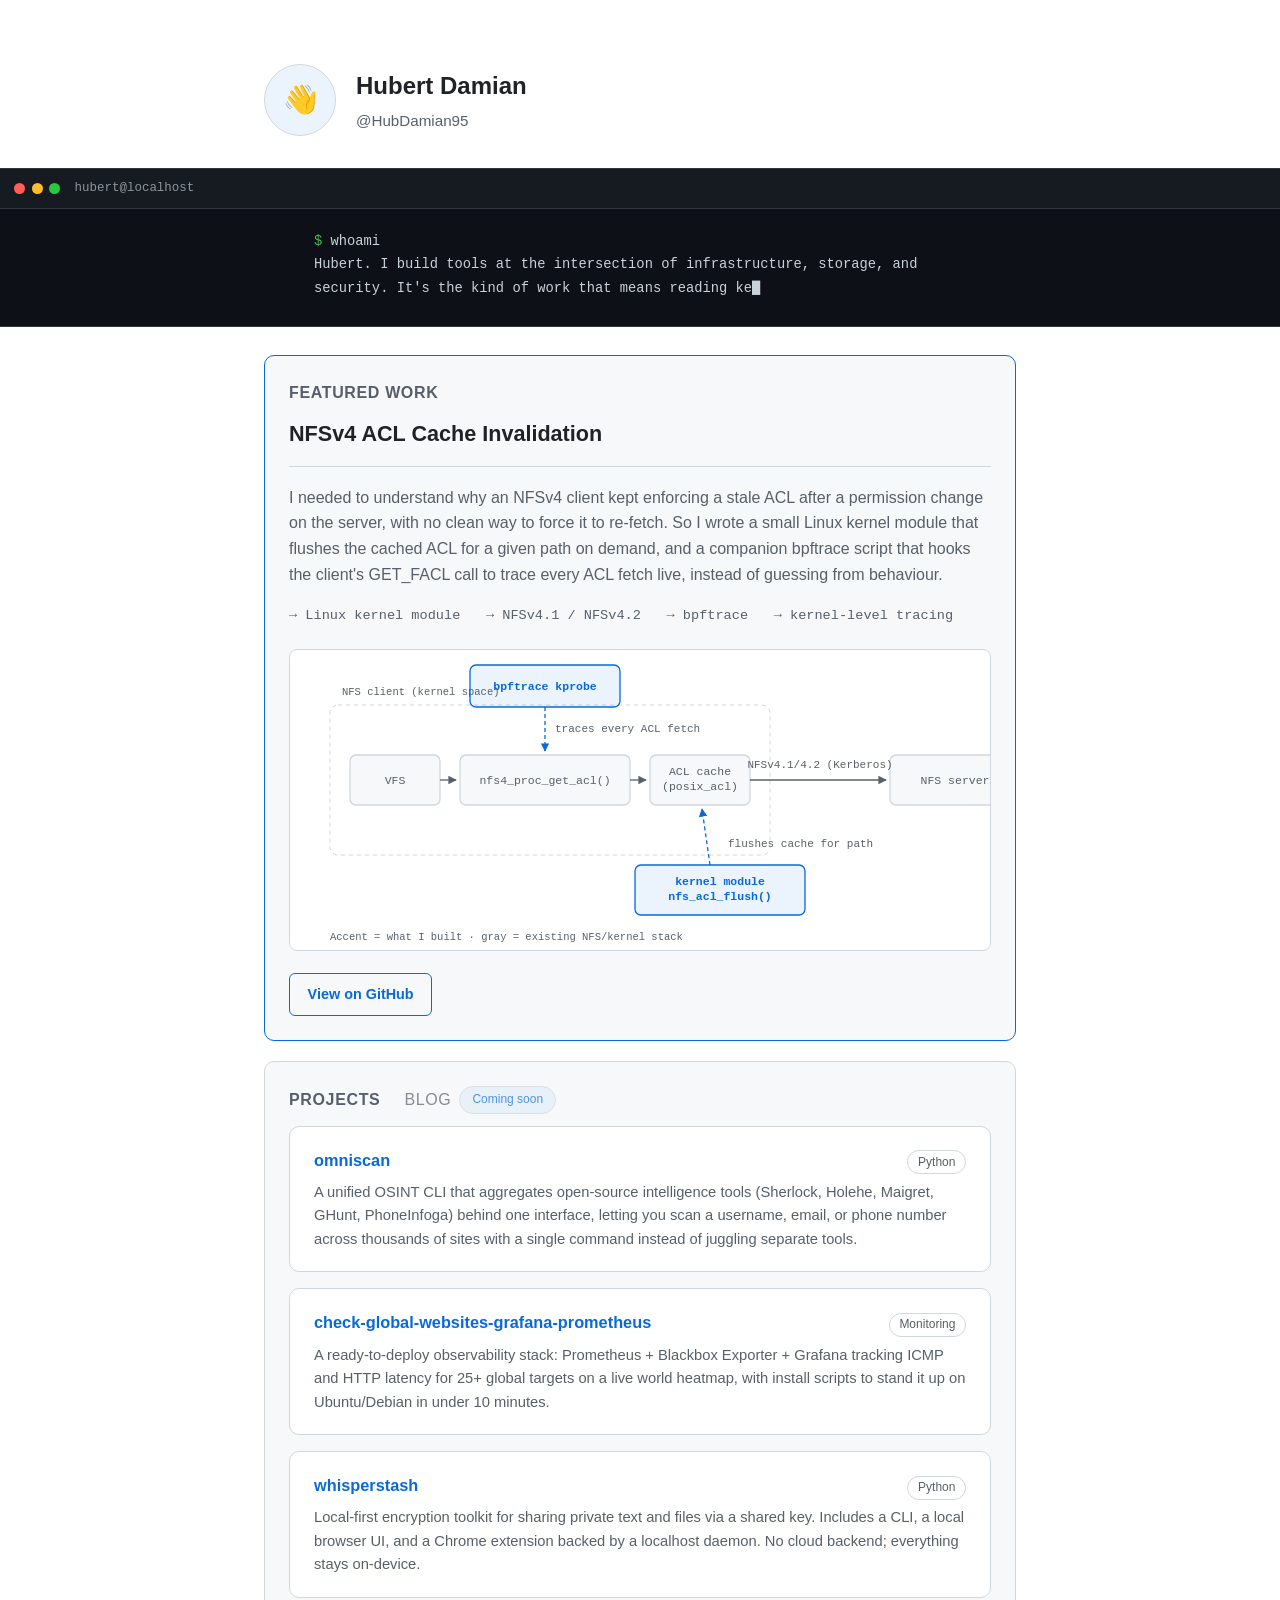
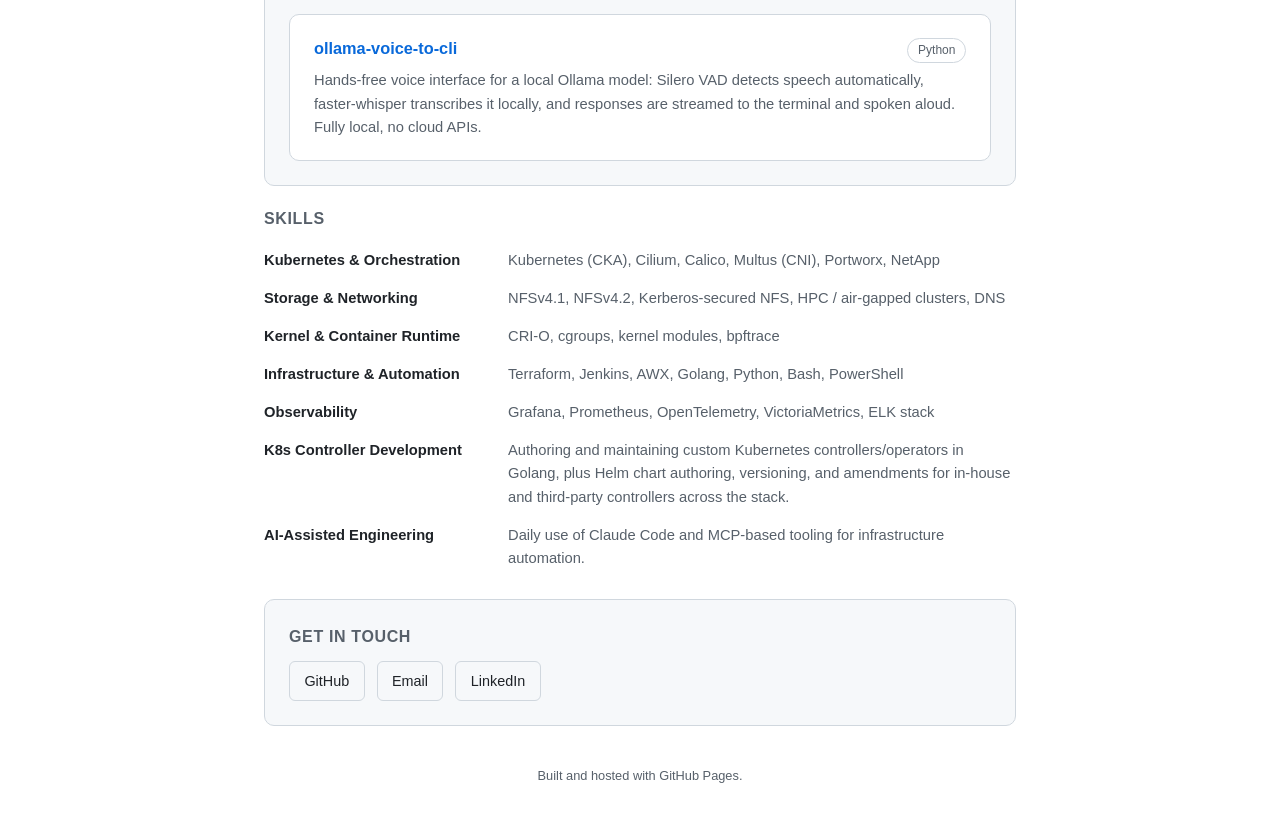
==== commit 8ca33baf: "Introduce three-layer visual hierarchy, add Featured Work with architecture diagram" ====
--- a/index.html
+++ b/index.html
@@ -35,7 +35,7 @@
     overflow-x: hidden;
   }
   .wrap {
-    max-width: 920px;
+    max-width: 800px;
     margin: 0 auto;
     padding: 4rem 1.5rem 3rem;
   }
@@ -65,6 +65,8 @@
     color: var(--text-dim);
     font-size: 0.95rem;
   }
+
+  /* Layer 2: cards / panels -- used for project work */
   .card {
     background: var(--bg-card);
     border: 1px solid var(--border);
@@ -79,12 +81,6 @@
     letter-spacing: 0.04em;
     color: var(--text-dim);
   }
-  ul {
-    margin: 0;
-    padding-left: 1.1rem;
-  }
-  li { margin-bottom: 0.5rem; }
-  li:last-child { margin-bottom: 0; }
   .links {
     display: flex;
     gap: 0.75rem;
@@ -109,7 +105,7 @@
     gap: 1rem;
   }
   .project {
-    background: var(--bg-card);
+    background: var(--bg);
     border: 1px solid var(--border);
     border-radius: 10px;
     padding: 1.25rem 1.5rem;
@@ -178,6 +174,8 @@
     text-transform: none;
     letter-spacing: normal;
   }
+
+  /* Layer 1: terminal -- identity + introduction */
   .terminal {
     background: #0d1117;
     width: 100vw;
@@ -189,7 +187,6 @@
     margin-bottom: 1.75rem;
     border-top: 1px solid #30363d;
     border-bottom: 1px solid #30363d;
-    box-shadow: 0 8px 24px rgba(0, 0, 0, 0.15);
   }
   .term-bar {
     display: flex;
@@ -237,52 +234,143 @@
   @keyframes term-blink {
     50% { opacity: 0; }
   }
-  .two-col {
+
+  /* Featured project card */
+  .featured {
+    border-color: var(--accent);
+  }
+  .featured-title {
+    margin: 0 0 0.9rem;
+    font-size: 1.35rem;
+  }
+  .featured-rule {
+    border: none;
+    border-top: 1px solid var(--border);
+    margin: 0 0 1.1rem;
+  }
+  .featured p {
+    margin: 0 0 1.1rem;
+    color: var(--text-dim);
+  }
+  .feature-bullets {
+    list-style: none;
+    margin: 0 0 1.4rem;
+    padding: 0;
+    display: flex;
+    flex-wrap: wrap;
+    gap: 0.5rem 1.6rem;
+    font-family: ui-monospace, SFMono-Regular, Menlo, Consolas, monospace;
+    font-size: 0.85rem;
+    color: var(--text-dim);
+  }
+  .diagram-wrap {
+    overflow-x: auto;
+    margin: 0 0 1.4rem;
+    border: 1px solid var(--border);
+    border-radius: 8px;
+    background: var(--bg);
+  }
+  .diagram-wrap svg {
+    display: block;
+  }
+  .diagram text {
+    font-family: ui-monospace, SFMono-Regular, Menlo, Consolas, monospace;
+  }
+  .diagram .caption {
+    fill: var(--text-dim);
+    font-size: 10.5px;
+  }
+  .diagram .label {
+    fill: var(--text-dim);
+    font-size: 11px;
+  }
+  .diagram .kspace {
+    fill: none;
+    stroke: var(--border);
+    stroke-dasharray: 4 4;
+  }
+  .diagram .node-base rect {
+    fill: var(--bg-card);
+    stroke: var(--border);
+    stroke-width: 1.3;
+  }
+  .diagram .node-base text {
+    fill: var(--text-dim);
+    font-size: 11.5px;
+  }
+  .diagram .node-accent rect {
+    fill: var(--accent-soft);
+    stroke: var(--accent);
+    stroke-width: 1.3;
+  }
+  .diagram .node-accent text {
+    fill: var(--accent);
+    font-size: 11.5px;
+    font-weight: 600;
+  }
+  .diagram .arrow-dim {
+    stroke: var(--text-dim);
+    stroke-width: 1.3;
+    fill: none;
+  }
+  .diagram .arrow-accent {
+    stroke: var(--accent);
+    stroke-width: 1.3;
+    stroke-dasharray: 4 3;
+    fill: none;
+  }
+  .btn-primary {
+    display: inline-block;
+    padding: 0.55rem 1.1rem;
+    border: 1px solid var(--accent);
+    border-radius: 6px;
+    color: var(--accent);
+    text-decoration: none;
+    font-size: 0.9rem;
+    font-weight: 600;
+    transition: background 0.15s;
+  }
+  .btn-primary:hover {
+    background: var(--accent-soft);
+  }
+
+  /* Layer 3: simple typography -- technical details */
+  .skills-plain {
+    margin-bottom: 1.75rem;
+  }
+  .skills-plain h2 {
+    margin: 0 0 1.1rem;
+    font-size: 1rem;
+    text-transform: uppercase;
+    letter-spacing: 0.04em;
+    color: var(--text-dim);
+  }
+  .spec-grid {
     display: grid;
-    grid-template-columns: 1fr 1fr;
-    gap: 1.25rem;
-    align-items: start;
-    margin-bottom: 1.25rem;
-  }
-  .two-col .card {
-    margin-bottom: 0;
-  }
-  @media (max-width: 760px) {
-    .two-col {
-      grid-template-columns: 1fr;
-    }
-  }
-  .skill-group {
-    margin-bottom: 1.1rem;
-  }
-  .skill-group:last-child {
-    margin-bottom: 0;
-  }
-  .skill-group h3 {
-    margin: 0 0 0.55rem;
-    font-size: 0.88rem;
+    grid-template-columns: 220px 1fr;
+    row-gap: 0.9rem;
+    column-gap: 1.5rem;
+  }
+  .spec-grid dt {
     font-weight: 600;
     color: var(--text);
-  }
-  .skill-group p {
+    font-size: 0.92rem;
+  }
+  .spec-grid dd {
     margin: 0;
     color: var(--text-dim);
     font-size: 0.92rem;
   }
-  .chips {
-    display: flex;
-    flex-wrap: wrap;
-    gap: 0.4rem;
-  }
-  .chip {
-    font-size: 0.82rem;
-    color: var(--text);
-    background: var(--accent-soft);
-    border: 1px solid var(--border);
-    border-radius: 6px;
-    padding: 0.28rem 0.65rem;
-    white-space: nowrap;
-  }
+  @media (max-width: 640px) {
+    .spec-grid {
+      grid-template-columns: 1fr;
+      row-gap: 0.25rem;
+    }
+    .spec-grid dd {
+      margin-bottom: 0.75rem;
+    }
+  }
+
   footer {
     text-align: center;
     color: var(--text-dim);
@@ -312,7 +400,7 @@
         <div id="term-output" class="term-body"></div>
         <noscript>
           <div class="term-body"><span class="term-prompt">$</span> whoami
-Hubert. I build tools at the intersection of infrastructure, storage, and security. It's the kind of work that means reading kernel source as often as application code. Recent projects range from a Linux kernel module for NFSv4 ACL handling to observability stacks and local-first privacy tooling. Python and Go are my daily drivers, with Kubernetes and Ansible running the infrastructure around them.
+Hubert. I build tools at the intersection of infrastructure, storage, and security. It's the kind of work that means reading kernel source as often as application code, day to day with CRI-O, cgroups, and the container runtime stack underneath Kubernetes. Recent projects range from a Linux kernel module for NFSv4 ACL handling to observability stacks and local-first privacy tooling. Python and Go are my daily drivers, with Kubernetes and Ansible running the infrastructure around them.
 
 I like understanding how a system actually behaves under the hood, then building something small and sharp instead of something bloated. Always happy to collaborate on Python, Go, or Java projects with that same mindset.
 
@@ -322,105 +410,148 @@
       </div>
     </div>
 
-    <div class="two-col">
-      <div class="card">
-        <h2>Skills</h2>
-        <div class="skill-group">
-          <h3>Kubernetes &amp; Orchestration</h3>
-          <div class="chips">
-            <span class="chip">Kubernetes (CKA)</span>
-            <span class="chip">Cilium</span>
-            <span class="chip">Calico</span>
-            <span class="chip">Multus (CNI)</span>
-            <span class="chip">Portworx</span>
-            <span class="chip">NetApp</span>
+    <div class="card featured">
+      <h2>Featured work</h2>
+      <h3 class="featured-title">NFSv4 ACL Cache Invalidation</h3>
+      <hr class="featured-rule">
+      <p>
+        I needed to understand why an NFSv4 client kept enforcing a stale ACL after a permission change on the
+        server, with no clean way to force it to re-fetch. So I wrote a small Linux kernel module that flushes
+        the cached ACL for a given path on demand, and a companion bpftrace script that hooks the client's
+        GET_FACL call to trace every ACL fetch live, instead of guessing from behaviour.
+      </p>
+      <ul class="feature-bullets">
+        <li>&#8594; Linux kernel module</li>
+        <li>&#8594; NFSv4.1 / NFSv4.2</li>
+        <li>&#8594; bpftrace</li>
+        <li>&#8594; kernel-level tracing</li>
+      </ul>
+
+      <div class="diagram-wrap">
+        <svg class="diagram" width="760" height="300" viewBox="0 0 760 300" xmlns="http://www.w3.org/2000/svg" role="img" aria-label="Diagram of the NFSv4 client kernel path, showing the bpftrace probe attached to nfs4_proc_get_acl and the kernel module that flushes the ACL cache">
+          <defs>
+            <marker id="arrow-dim" viewBox="0 0 10 10" refX="9" refY="5" markerWidth="6.5" markerHeight="6.5" orient="auto-start-reverse">
+              <path d="M0,0 L10,5 L0,10 z" fill="var(--text-dim)"></path>
+            </marker>
+            <marker id="arrow-accent" viewBox="0 0 10 10" refX="9" refY="5" markerWidth="6.5" markerHeight="6.5" orient="auto-start-reverse">
+              <path d="M0,0 L10,5 L0,10 z" fill="var(--accent)"></path>
+            </marker>
+          </defs>
+
+          <rect class="kspace" x="40" y="55" width="440" height="150" rx="8"></rect>
+          <text class="caption" x="52" y="45">NFS client (kernel space)</text>
+
+          <g class="node-base">
+            <rect x="60" y="105" width="90" height="50" rx="6"></rect>
+            <text x="105" y="134" text-anchor="middle">VFS</text>
+          </g>
+
+          <g class="node-base">
+            <rect x="170" y="105" width="170" height="50" rx="6"></rect>
+            <text x="255" y="134" text-anchor="middle">nfs4_proc_get_acl()</text>
+          </g>
+
+          <g class="node-base">
+            <rect x="360" y="105" width="100" height="50" rx="6"></rect>
+            <text x="410" y="125" text-anchor="middle">ACL cache</text>
+            <text x="410" y="140" text-anchor="middle">(posix_acl)</text>
+          </g>
+
+          <g class="node-base">
+            <rect x="600" y="105" width="130" height="50" rx="6"></rect>
+            <text x="665" y="134" text-anchor="middle">NFS server</text>
+          </g>
+
+          <path class="arrow-dim" d="M150,130 L166,130" marker-end="url(#arrow-dim)"></path>
+          <path class="arrow-dim" d="M340,130 L356,130" marker-end="url(#arrow-dim)"></path>
+          <path class="arrow-dim" d="M460,130 L596,130" marker-end="url(#arrow-dim)"></path>
+          <text class="label" x="530" y="118" text-anchor="middle">NFSv4.1/4.2 (Kerberos)</text>
+
+          <g class="node-accent">
+            <rect x="180" y="15" width="150" height="42" rx="6"></rect>
+            <text x="255" y="40" text-anchor="middle">bpftrace kprobe</text>
+          </g>
+          <path class="arrow-accent" d="M255,57 L255,101" marker-end="url(#arrow-accent)"></path>
+          <text class="label" x="265" y="82">traces every ACL fetch</text>
+
+          <g class="node-accent">
+            <rect x="345" y="215" width="170" height="50" rx="6"></rect>
+            <text x="430" y="235" text-anchor="middle">kernel module</text>
+            <text x="430" y="250" text-anchor="middle">nfs_acl_flush()</text>
+          </g>
+          <path class="arrow-accent" d="M420,215 L412,159" marker-end="url(#arrow-accent)"></path>
+          <text class="label" x="438" y="197">flushes cache for path</text>
+
+          <text class="caption" x="40" y="290">Accent = what I built &#183; gray = existing NFS/kernel stack</text>
+        </svg>
+      </div>
+
+      <div>
+        <a class="btn-primary" href="https://github.com/HubDamian95/nfs">View on GitHub</a>
+      </div>
+    </div>
+
+    <div class="card">
+      <div class="section-tabs">
+        <h2>Projects</h2>
+        <span class="tab-disabled">Blog <span class="badge">Coming soon</span></span>
+      </div>
+      <div class="projects">
+        <div class="project">
+          <div class="project-head">
+            <a href="https://github.com/HubDamian95/omniscan">omniscan</a>
+            <span class="lang">Python</span>
           </div>
+          <p>A unified OSINT CLI that aggregates open-source intelligence tools (Sherlock, Holehe, Maigret, GHunt, PhoneInfoga) behind one interface, letting you scan a username, email, or phone number across thousands of sites with a single command instead of juggling separate tools.</p>
         </div>
-        <div class="skill-group">
-          <h3>Storage &amp; Networking</h3>
-          <div class="chips">
-            <span class="chip">NFSv4.1</span>
-            <span class="chip">NFSv4.2</span>
-            <span class="chip">Kerberos-secured NFS</span>
-            <span class="chip">HPC / air-gapped clusters</span>
-            <span class="chip">DNS</span>
+        <div class="project">
+          <div class="project-head">
+            <a href="https://github.com/HubDamian95/check-global-websites-grafana-prometheus">check-global-websites-grafana-prometheus</a>
+            <span class="lang">Monitoring</span>
           </div>
+          <p>A ready-to-deploy observability stack: Prometheus + Blackbox Exporter + Grafana tracking ICMP and HTTP latency for 25+ global targets on a live world heatmap, with install scripts to stand it up on Ubuntu/Debian in under 10 minutes.</p>
         </div>
-        <div class="skill-group">
-          <h3>Infrastructure &amp; Automation</h3>
-          <div class="chips">
-            <span class="chip">Terraform</span>
-            <span class="chip">Jenkins</span>
-            <span class="chip">AWX</span>
-            <span class="chip">Golang</span>
-            <span class="chip">Python</span>
-            <span class="chip">Bash</span>
-            <span class="chip">PowerShell</span>
+        <div class="project">
+          <div class="project-head">
+            <a href="https://github.com/HubDamian95/whisperstash">whisperstash</a>
+            <span class="lang">Python</span>
           </div>
+          <p>Local-first encryption toolkit for sharing private text and files via a shared key. Includes a CLI, a local browser UI, and a Chrome extension backed by a localhost daemon. No cloud backend; everything stays on-device.</p>
         </div>
-        <div class="skill-group">
-          <h3>Observability</h3>
-          <div class="chips">
-            <span class="chip">Grafana</span>
-            <span class="chip">Prometheus</span>
-            <span class="chip">OpenTelemetry</span>
-            <span class="chip">VictoriaMetrics</span>
-            <span class="chip">ELK stack</span>
+        <div class="project">
+          <div class="project-head">
+            <a href="https://github.com/HubDamian95/ollama-voice-to-cli">ollama-voice-to-cli</a>
+            <span class="lang">Python</span>
           </div>
+          <p>Hands-free voice interface for a local Ollama model: Silero VAD detects speech automatically, faster-whisper transcribes it locally, and responses are streamed to the terminal and spoken aloud. Fully local, no cloud APIs.</p>
         </div>
-        <div class="skill-group">
-          <h3>K8s Controller Development</h3>
-          <p>Authoring and maintaining custom Kubernetes controllers/operators in Golang, plus Helm chart authoring, versioning, and amendments for in-house and third-party controllers across the stack.</p>
-        </div>
-        <div class="skill-group">
-          <h3>AI-Assisted Engineering</h3>
-          <p>Daily use of Claude Code and MCP-based tooling for infrastructure automation.</p>
-        </div>
-      </div>
-
-      <div class="card">
-        <div class="section-tabs">
-          <h2>Projects</h2>
-          <span class="tab-disabled">Blog <span class="badge">Coming soon</span></span>
-        </div>
-        <div class="projects">
-          <div class="project">
-            <div class="project-head">
-              <a href="https://github.com/HubDamian95/omniscan">omniscan</a>
-              <span class="lang">Python</span>
-            </div>
-            <p>A unified OSINT CLI that aggregates open-source intelligence tools (Sherlock, Holehe, Maigret, GHunt, PhoneInfoga) behind one interface, letting you scan a username, email, or phone number across thousands of sites with a single command instead of juggling separate tools.</p>
-          </div>
-          <div class="project">
-            <div class="project-head">
-              <a href="https://github.com/HubDamian95/nfs">nfs</a>
-              <span class="lang">C</span>
-            </div>
-            <p>Low-level Linux kernel tooling for NFSv4: a kernel module that invalidates a file's cached ACL, and a bpftrace script that live-traces NFSv4 GET_FACL calls at the kernel probe level. Storage/networking internals work.</p>
-          </div>
-          <div class="project">
-            <div class="project-head">
-              <a href="https://github.com/HubDamian95/check-global-websites-grafana-prometheus">check-global-websites-grafana-prometheus</a>
-              <span class="lang">Monitoring</span>
-            </div>
-            <p>A ready-to-deploy observability stack: Prometheus + Blackbox Exporter + Grafana tracking ICMP and HTTP latency for 25+ global targets on a live world heatmap, with install scripts to stand it up on Ubuntu/Debian in under 10 minutes.</p>
-          </div>
-          <div class="project">
-            <div class="project-head">
-              <a href="https://github.com/HubDamian95/whisperstash">whisperstash</a>
-              <span class="lang">Python</span>
-            </div>
-            <p>Local-first encryption toolkit for sharing private text and files via a shared key. Includes a CLI, a local browser UI, and a Chrome extension backed by a localhost daemon. No cloud backend; everything stays on-device.</p>
-          </div>
-          <div class="project">
-            <div class="project-head">
-              <a href="https://github.com/HubDamian95/ollama-voice-to-cli">ollama-voice-to-cli</a>
-              <span class="lang">Python</span>
-            </div>
-            <p>Hands-free voice interface for a local Ollama model: Silero VAD detects speech automatically, faster-whisper transcribes it locally, and responses are streamed to the terminal and spoken aloud. Fully local, no cloud APIs.</p>
-          </div>
-        </div>
-      </div>
+      </div>
+    </div>
+
+    <div class="skills-plain">
+      <h2>Skills</h2>
+      <dl class="spec-grid">
+        <dt>Kubernetes &amp; Orchestration</dt>
+        <dd>Kubernetes (CKA), Cilium, Calico, Multus (CNI), Portworx, NetApp</dd>
+
+        <dt>Storage &amp; Networking</dt>
+        <dd>NFSv4.1, NFSv4.2, Kerberos-secured NFS, HPC / air-gapped clusters, DNS</dd>
+
+        <dt>Kernel &amp; Container Runtime</dt>
+        <dd>CRI-O, cgroups, kernel modules, bpftrace</dd>
+
+        <dt>Infrastructure &amp; Automation</dt>
+        <dd>Terraform, Jenkins, AWX, Golang, Python, Bash, PowerShell</dd>
+
+        <dt>Observability</dt>
+        <dd>Grafana, Prometheus, OpenTelemetry, VictoriaMetrics, ELK stack</dd>
+
+        <dt>K8s Controller Development</dt>
+        <dd>Authoring and maintaining custom Kubernetes controllers/operators in Golang, plus Helm chart authoring, versioning, and amendments for in-house and third-party controllers across the stack.</dd>
+
+        <dt>AI-Assisted Engineering</dt>
+        <dd>Daily use of Claude Code and MCP-based tooling for infrastructure automation.</dd>
+      </dl>
     </div>
 
     <div class="card">
@@ -442,7 +573,7 @@
 
     var script = [
       { type: 'cmd', text: 'whoami' },
-      { type: 'out', text: "Hubert. I build tools at the intersection of infrastructure, storage, and security. It's the kind of work that means reading kernel source as often as application code. Recent projects range from a Linux kernel module for NFSv4 ACL handling to observability stacks and local-first privacy tooling. Python and Go are my daily drivers, with Kubernetes and Ansible running the infrastructure around them.\n\nI like understanding how a system actually behaves under the hood, then building something small and sharp instead of something bloated. Always happy to collaborate on Python, Go, or Java projects with that same mindset." },
+      { type: 'out', text: "Hubert. I build tools at the intersection of infrastructure, storage, and security. It's the kind of work that means reading kernel source as often as application code, day to day with CRI-O, cgroups, and the container runtime stack underneath Kubernetes. Recent projects range from a Linux kernel module for NFSv4 ACL handling to observability stacks and local-first privacy tooling. Python and Go are my daily drivers, with Kubernetes and Ansible running the infrastructure around them.\n\nI like understanding how a system actually behaves under the hood, then building something small and sharp instead of something bloated. Always happy to collaborate on Python, Go, or Java projects with that same mindset." },
       { type: 'cmd', text: 'echo $STACK' },
       { type: 'out', text: 'kubernetes python golang ansible bpf' }
     ];
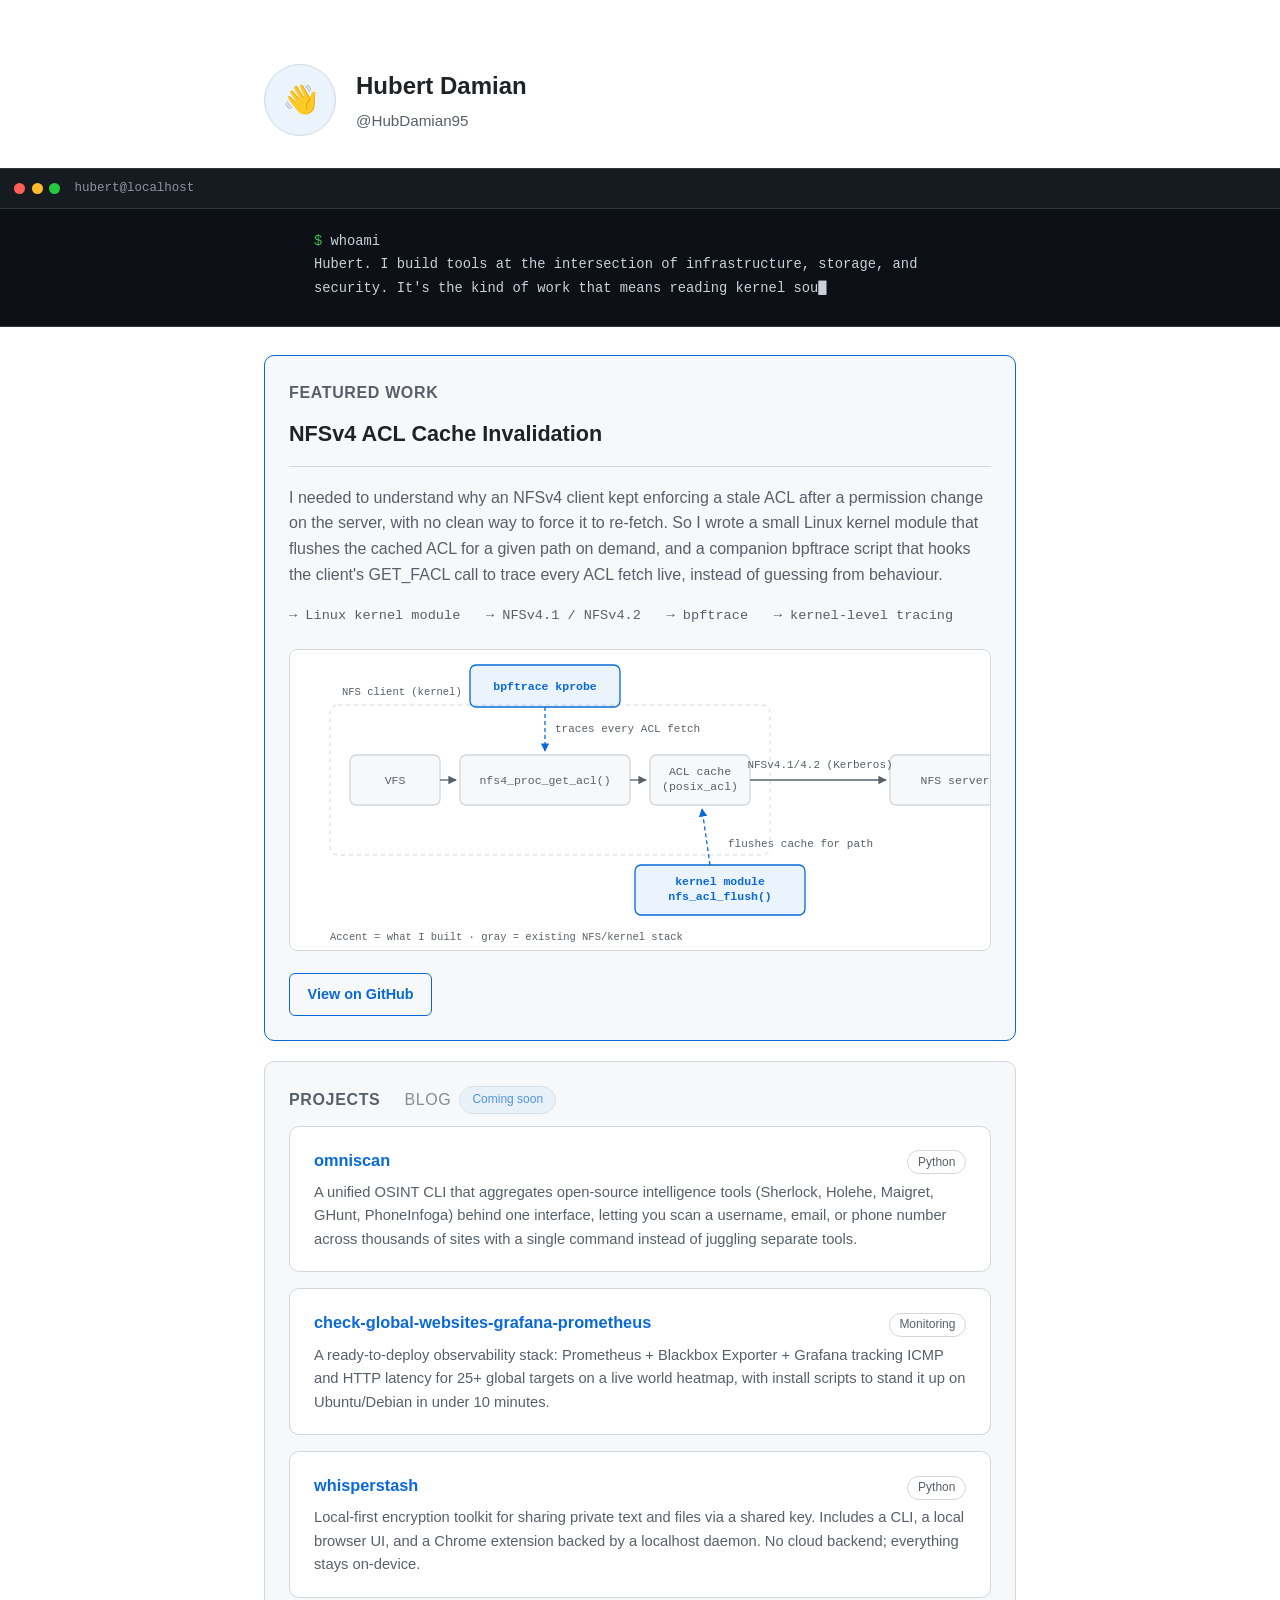
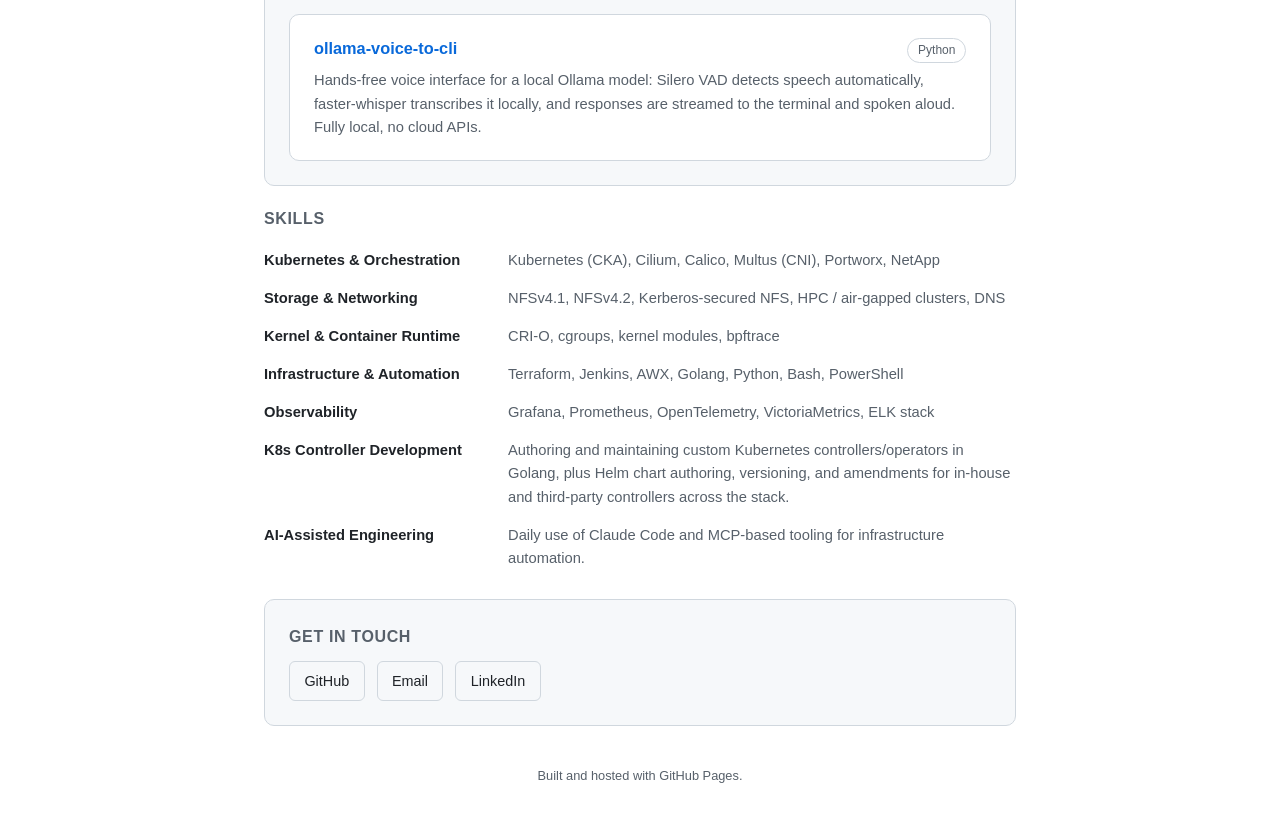
==== commit e32d4683: "Update index.html" ====
--- a/index.html
+++ b/index.html
@@ -439,7 +439,7 @@
           </defs>
 
           <rect class="kspace" x="40" y="55" width="440" height="150" rx="8"></rect>
-          <text class="caption" x="52" y="45">NFS client (kernel space)</text>
+          <text class="caption" x="52" y="45">NFS client (kernel)</text>
 
           <g class="node-base">
             <rect x="60" y="105" width="90" height="50" rx="6"></rect>
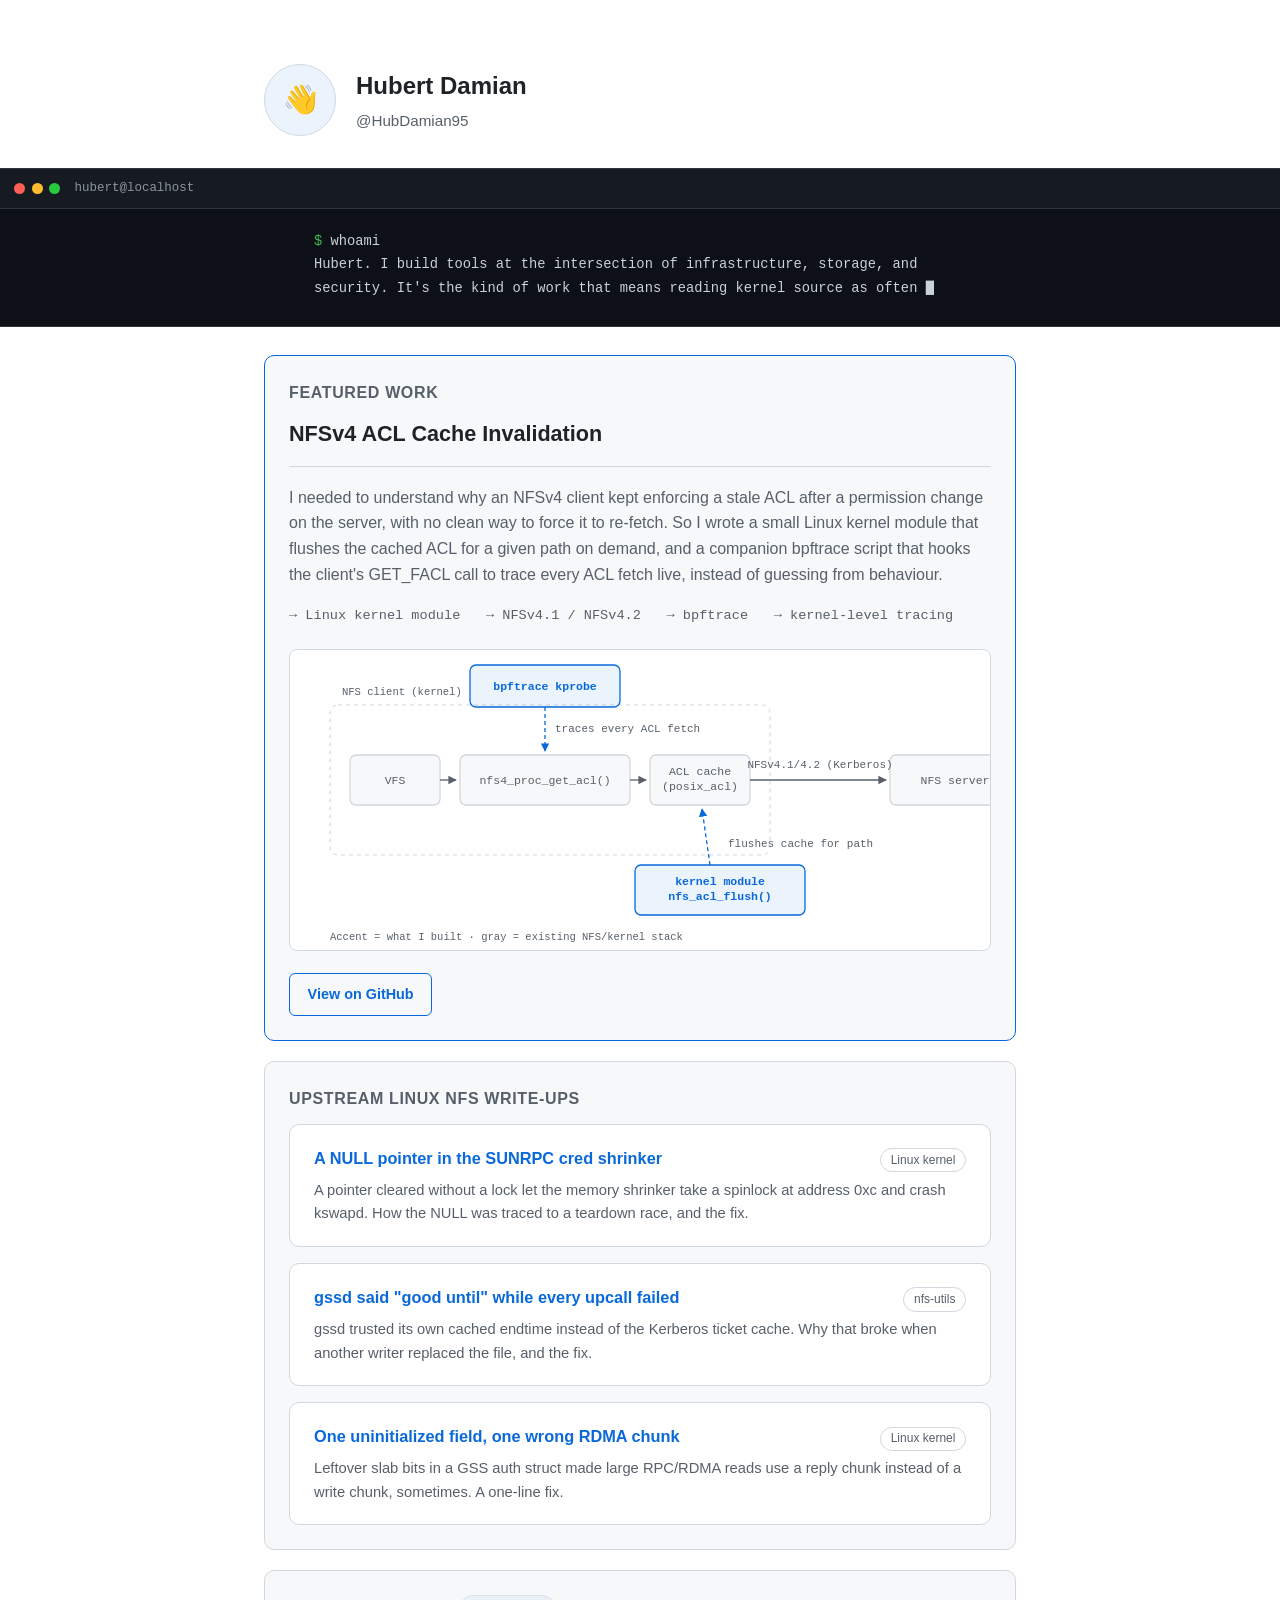
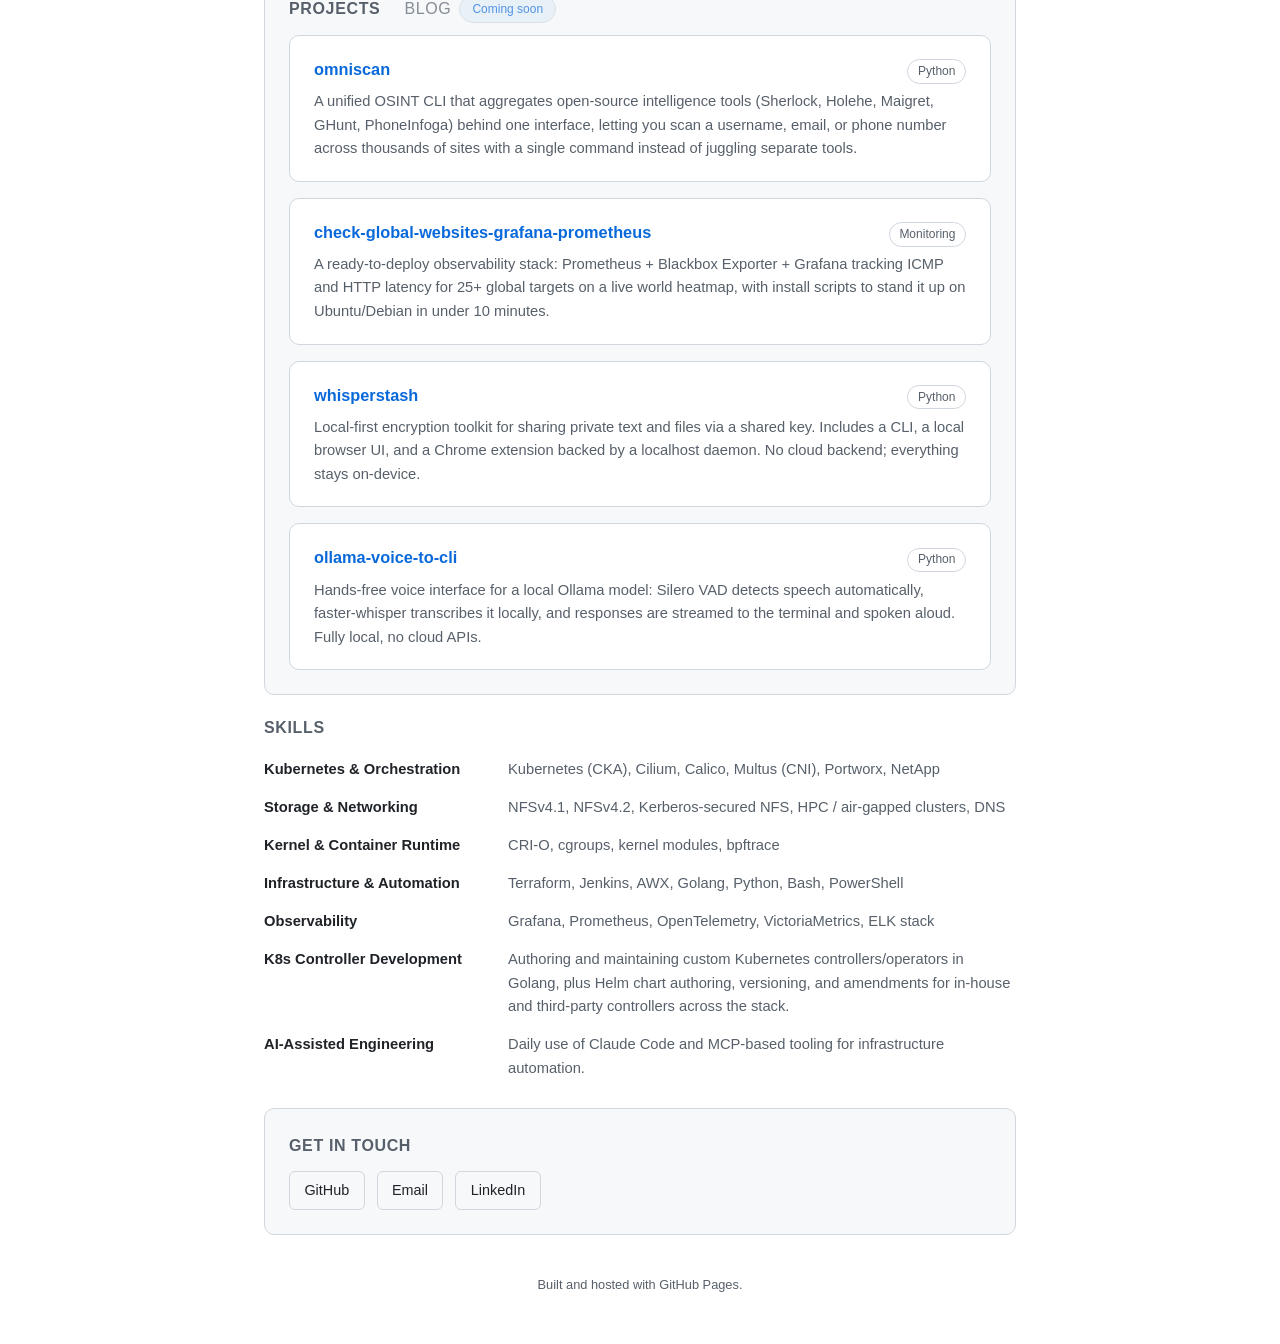
==== commit 90d264aa: "Add upstream Linux NFS write-ups Three write-ups on patches submitted to linux-nfs, with a card on t" ====
--- a/index.html
+++ b/index.html
@@ -488,6 +488,33 @@
 
       <div>
         <a class="btn-primary" href="https://github.com/HubDamian95/nfs">View on GitHub</a>
+      </div>
+    </div>
+
+    <div class="card">
+      <h2>Upstream Linux NFS write-ups</h2>
+      <div class="projects">
+        <div class="project">
+          <div class="project-head">
+            <a href="writeups/sunrpc-credcache-shrinker-race.html">A NULL pointer in the SUNRPC cred shrinker</a>
+            <span class="lang">Linux kernel</span>
+          </div>
+          <p>A pointer cleared without a lock let the memory shrinker take a spinlock at address 0xc and crash kswapd. How the NULL was traced to a teardown race, and the fix.</p>
+        </div>
+        <div class="project">
+          <div class="project-head">
+            <a href="writeups/gssd-stale-machine-ccache.html">gssd said "good until" while every upcall failed</a>
+            <span class="lang">nfs-utils</span>
+          </div>
+          <p>gssd trusted its own cached endtime instead of the Kerberos ticket cache. Why that broke when another writer replaced the file, and the fix.</p>
+        </div>
+        <div class="project">
+          <div class="project-head">
+            <a href="writeups/gss-au-flags-uninitialized.html">One uninitialized field, one wrong RDMA chunk</a>
+            <span class="lang">Linux kernel</span>
+          </div>
+          <p>Leftover slab bits in a GSS auth struct made large RPC/RDMA reads use a reply chunk instead of a write chunk, sometimes. A one-line fix.</p>
+        </div>
       </div>
     </div>
 
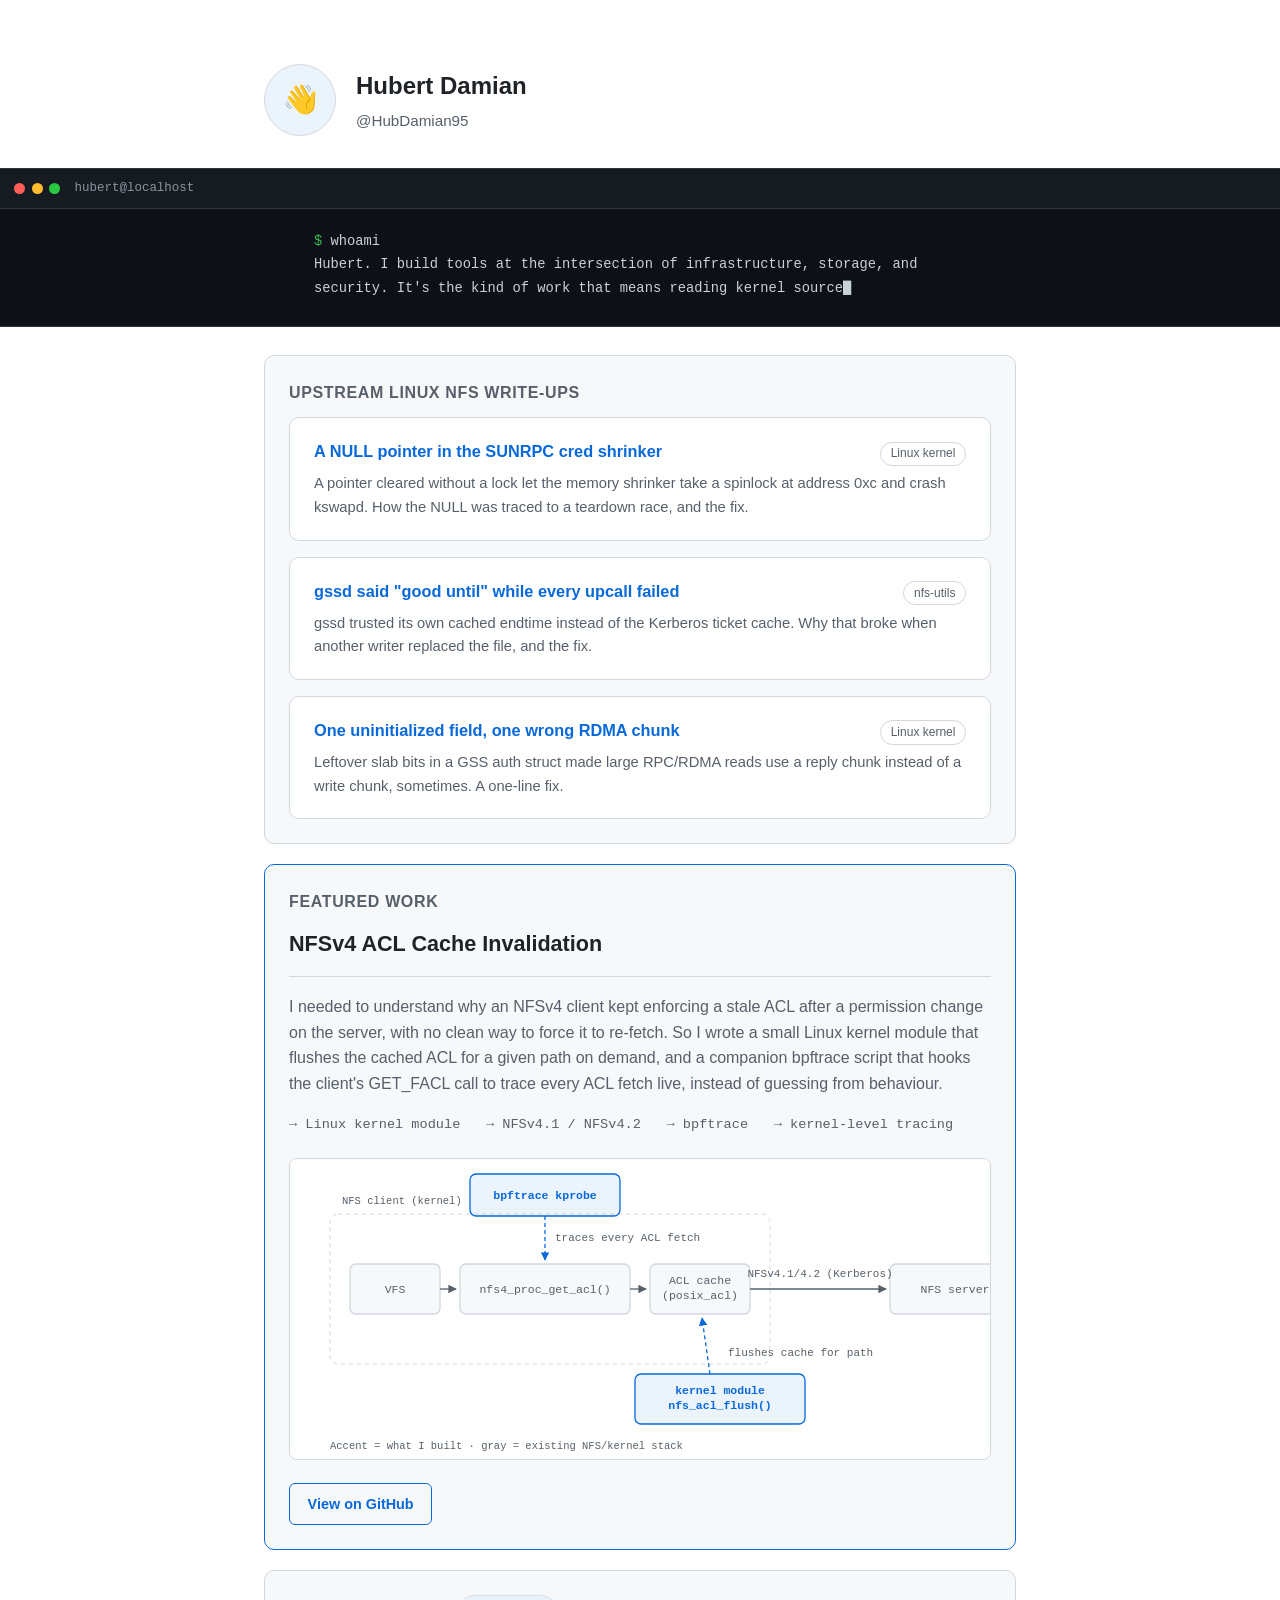
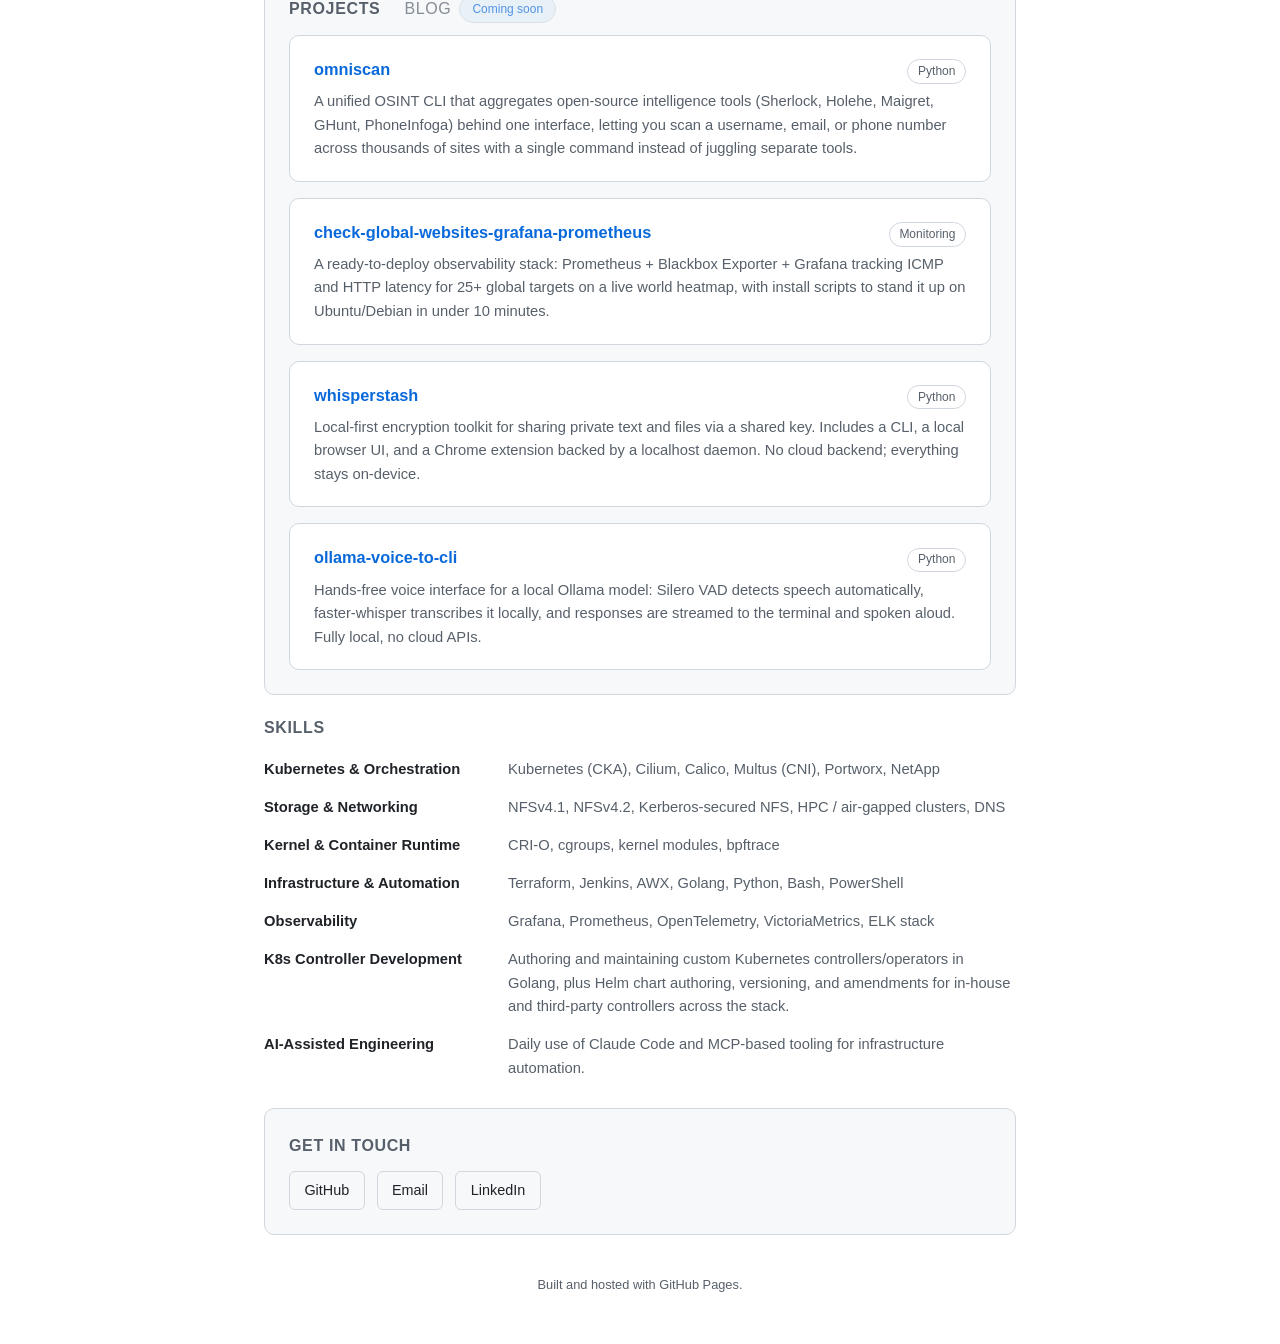
==== commit 1fbc12e0: "Move NFSv4 ACL featured work below the upstream write-ups Co-Authored-By: Claude Sonnet 5.5 <noreply" ====
--- a/index.html
+++ b/index.html
@@ -407,87 +407,6 @@
 <span class="term-prompt">$</span> echo $STACK
 kubernetes python golang ansible bpf</div>
         </noscript>
-      </div>
-    </div>
-
-    <div class="card featured">
-      <h2>Featured work</h2>
-      <h3 class="featured-title">NFSv4 ACL Cache Invalidation</h3>
-      <hr class="featured-rule">
-      <p>
-        I needed to understand why an NFSv4 client kept enforcing a stale ACL after a permission change on the
-        server, with no clean way to force it to re-fetch. So I wrote a small Linux kernel module that flushes
-        the cached ACL for a given path on demand, and a companion bpftrace script that hooks the client's
-        GET_FACL call to trace every ACL fetch live, instead of guessing from behaviour.
-      </p>
-      <ul class="feature-bullets">
-        <li>&#8594; Linux kernel module</li>
-        <li>&#8594; NFSv4.1 / NFSv4.2</li>
-        <li>&#8594; bpftrace</li>
-        <li>&#8594; kernel-level tracing</li>
-      </ul>
-
-      <div class="diagram-wrap">
-        <svg class="diagram" width="760" height="300" viewBox="0 0 760 300" xmlns="http://www.w3.org/2000/svg" role="img" aria-label="Diagram of the NFSv4 client kernel path, showing the bpftrace probe attached to nfs4_proc_get_acl and the kernel module that flushes the ACL cache">
-          <defs>
-            <marker id="arrow-dim" viewBox="0 0 10 10" refX="9" refY="5" markerWidth="6.5" markerHeight="6.5" orient="auto-start-reverse">
-              <path d="M0,0 L10,5 L0,10 z" fill="var(--text-dim)"></path>
-            </marker>
-            <marker id="arrow-accent" viewBox="0 0 10 10" refX="9" refY="5" markerWidth="6.5" markerHeight="6.5" orient="auto-start-reverse">
-              <path d="M0,0 L10,5 L0,10 z" fill="var(--accent)"></path>
-            </marker>
-          </defs>
-
-          <rect class="kspace" x="40" y="55" width="440" height="150" rx="8"></rect>
-          <text class="caption" x="52" y="45">NFS client (kernel)</text>
-
-          <g class="node-base">
-            <rect x="60" y="105" width="90" height="50" rx="6"></rect>
-            <text x="105" y="134" text-anchor="middle">VFS</text>
-          </g>
-
-          <g class="node-base">
-            <rect x="170" y="105" width="170" height="50" rx="6"></rect>
-            <text x="255" y="134" text-anchor="middle">nfs4_proc_get_acl()</text>
-          </g>
-
-          <g class="node-base">
-            <rect x="360" y="105" width="100" height="50" rx="6"></rect>
-            <text x="410" y="125" text-anchor="middle">ACL cache</text>
-            <text x="410" y="140" text-anchor="middle">(posix_acl)</text>
-          </g>
-
-          <g class="node-base">
-            <rect x="600" y="105" width="130" height="50" rx="6"></rect>
-            <text x="665" y="134" text-anchor="middle">NFS server</text>
-          </g>
-
-          <path class="arrow-dim" d="M150,130 L166,130" marker-end="url(#arrow-dim)"></path>
-          <path class="arrow-dim" d="M340,130 L356,130" marker-end="url(#arrow-dim)"></path>
-          <path class="arrow-dim" d="M460,130 L596,130" marker-end="url(#arrow-dim)"></path>
-          <text class="label" x="530" y="118" text-anchor="middle">NFSv4.1/4.2 (Kerberos)</text>
-
-          <g class="node-accent">
-            <rect x="180" y="15" width="150" height="42" rx="6"></rect>
-            <text x="255" y="40" text-anchor="middle">bpftrace kprobe</text>
-          </g>
-          <path class="arrow-accent" d="M255,57 L255,101" marker-end="url(#arrow-accent)"></path>
-          <text class="label" x="265" y="82">traces every ACL fetch</text>
-
-          <g class="node-accent">
-            <rect x="345" y="215" width="170" height="50" rx="6"></rect>
-            <text x="430" y="235" text-anchor="middle">kernel module</text>
-            <text x="430" y="250" text-anchor="middle">nfs_acl_flush()</text>
-          </g>
-          <path class="arrow-accent" d="M420,215 L412,159" marker-end="url(#arrow-accent)"></path>
-          <text class="label" x="438" y="197">flushes cache for path</text>
-
-          <text class="caption" x="40" y="290">Accent = what I built &#183; gray = existing NFS/kernel stack</text>
-        </svg>
-      </div>
-
-      <div>
-        <a class="btn-primary" href="https://github.com/HubDamian95/nfs">View on GitHub</a>
       </div>
     </div>
 
@@ -515,6 +434,87 @@
           </div>
           <p>Leftover slab bits in a GSS auth struct made large RPC/RDMA reads use a reply chunk instead of a write chunk, sometimes. A one-line fix.</p>
         </div>
+      </div>
+    </div>
+
+    <div class="card featured">
+      <h2>Featured work</h2>
+      <h3 class="featured-title">NFSv4 ACL Cache Invalidation</h3>
+      <hr class="featured-rule">
+      <p>
+        I needed to understand why an NFSv4 client kept enforcing a stale ACL after a permission change on the
+        server, with no clean way to force it to re-fetch. So I wrote a small Linux kernel module that flushes
+        the cached ACL for a given path on demand, and a companion bpftrace script that hooks the client's
+        GET_FACL call to trace every ACL fetch live, instead of guessing from behaviour.
+      </p>
+      <ul class="feature-bullets">
+        <li>&#8594; Linux kernel module</li>
+        <li>&#8594; NFSv4.1 / NFSv4.2</li>
+        <li>&#8594; bpftrace</li>
+        <li>&#8594; kernel-level tracing</li>
+      </ul>
+
+      <div class="diagram-wrap">
+        <svg class="diagram" width="760" height="300" viewBox="0 0 760 300" xmlns="http://www.w3.org/2000/svg" role="img" aria-label="Diagram of the NFSv4 client kernel path, showing the bpftrace probe attached to nfs4_proc_get_acl and the kernel module that flushes the ACL cache">
+          <defs>
+            <marker id="arrow-dim" viewBox="0 0 10 10" refX="9" refY="5" markerWidth="6.5" markerHeight="6.5" orient="auto-start-reverse">
+              <path d="M0,0 L10,5 L0,10 z" fill="var(--text-dim)"></path>
+            </marker>
+            <marker id="arrow-accent" viewBox="0 0 10 10" refX="9" refY="5" markerWidth="6.5" markerHeight="6.5" orient="auto-start-reverse">
+              <path d="M0,0 L10,5 L0,10 z" fill="var(--accent)"></path>
+            </marker>
+          </defs>
+
+          <rect class="kspace" x="40" y="55" width="440" height="150" rx="8"></rect>
+          <text class="caption" x="52" y="45">NFS client (kernel)</text>
+
+          <g class="node-base">
+            <rect x="60" y="105" width="90" height="50" rx="6"></rect>
+            <text x="105" y="134" text-anchor="middle">VFS</text>
+          </g>
+
+          <g class="node-base">
+            <rect x="170" y="105" width="170" height="50" rx="6"></rect>
+            <text x="255" y="134" text-anchor="middle">nfs4_proc_get_acl()</text>
+          </g>
+
+          <g class="node-base">
+            <rect x="360" y="105" width="100" height="50" rx="6"></rect>
+            <text x="410" y="125" text-anchor="middle">ACL cache</text>
+            <text x="410" y="140" text-anchor="middle">(posix_acl)</text>
+          </g>
+
+          <g class="node-base">
+            <rect x="600" y="105" width="130" height="50" rx="6"></rect>
+            <text x="665" y="134" text-anchor="middle">NFS server</text>
+          </g>
+
+          <path class="arrow-dim" d="M150,130 L166,130" marker-end="url(#arrow-dim)"></path>
+          <path class="arrow-dim" d="M340,130 L356,130" marker-end="url(#arrow-dim)"></path>
+          <path class="arrow-dim" d="M460,130 L596,130" marker-end="url(#arrow-dim)"></path>
+          <text class="label" x="530" y="118" text-anchor="middle">NFSv4.1/4.2 (Kerberos)</text>
+
+          <g class="node-accent">
+            <rect x="180" y="15" width="150" height="42" rx="6"></rect>
+            <text x="255" y="40" text-anchor="middle">bpftrace kprobe</text>
+          </g>
+          <path class="arrow-accent" d="M255,57 L255,101" marker-end="url(#arrow-accent)"></path>
+          <text class="label" x="265" y="82">traces every ACL fetch</text>
+
+          <g class="node-accent">
+            <rect x="345" y="215" width="170" height="50" rx="6"></rect>
+            <text x="430" y="235" text-anchor="middle">kernel module</text>
+            <text x="430" y="250" text-anchor="middle">nfs_acl_flush()</text>
+          </g>
+          <path class="arrow-accent" d="M420,215 L412,159" marker-end="url(#arrow-accent)"></path>
+          <text class="label" x="438" y="197">flushes cache for path</text>
+
+          <text class="caption" x="40" y="290">Accent = what I built &#183; gray = existing NFS/kernel stack</text>
+        </svg>
+      </div>
+
+      <div>
+        <a class="btn-primary" href="https://github.com/HubDamian95/nfs">View on GitHub</a>
       </div>
     </div>
 
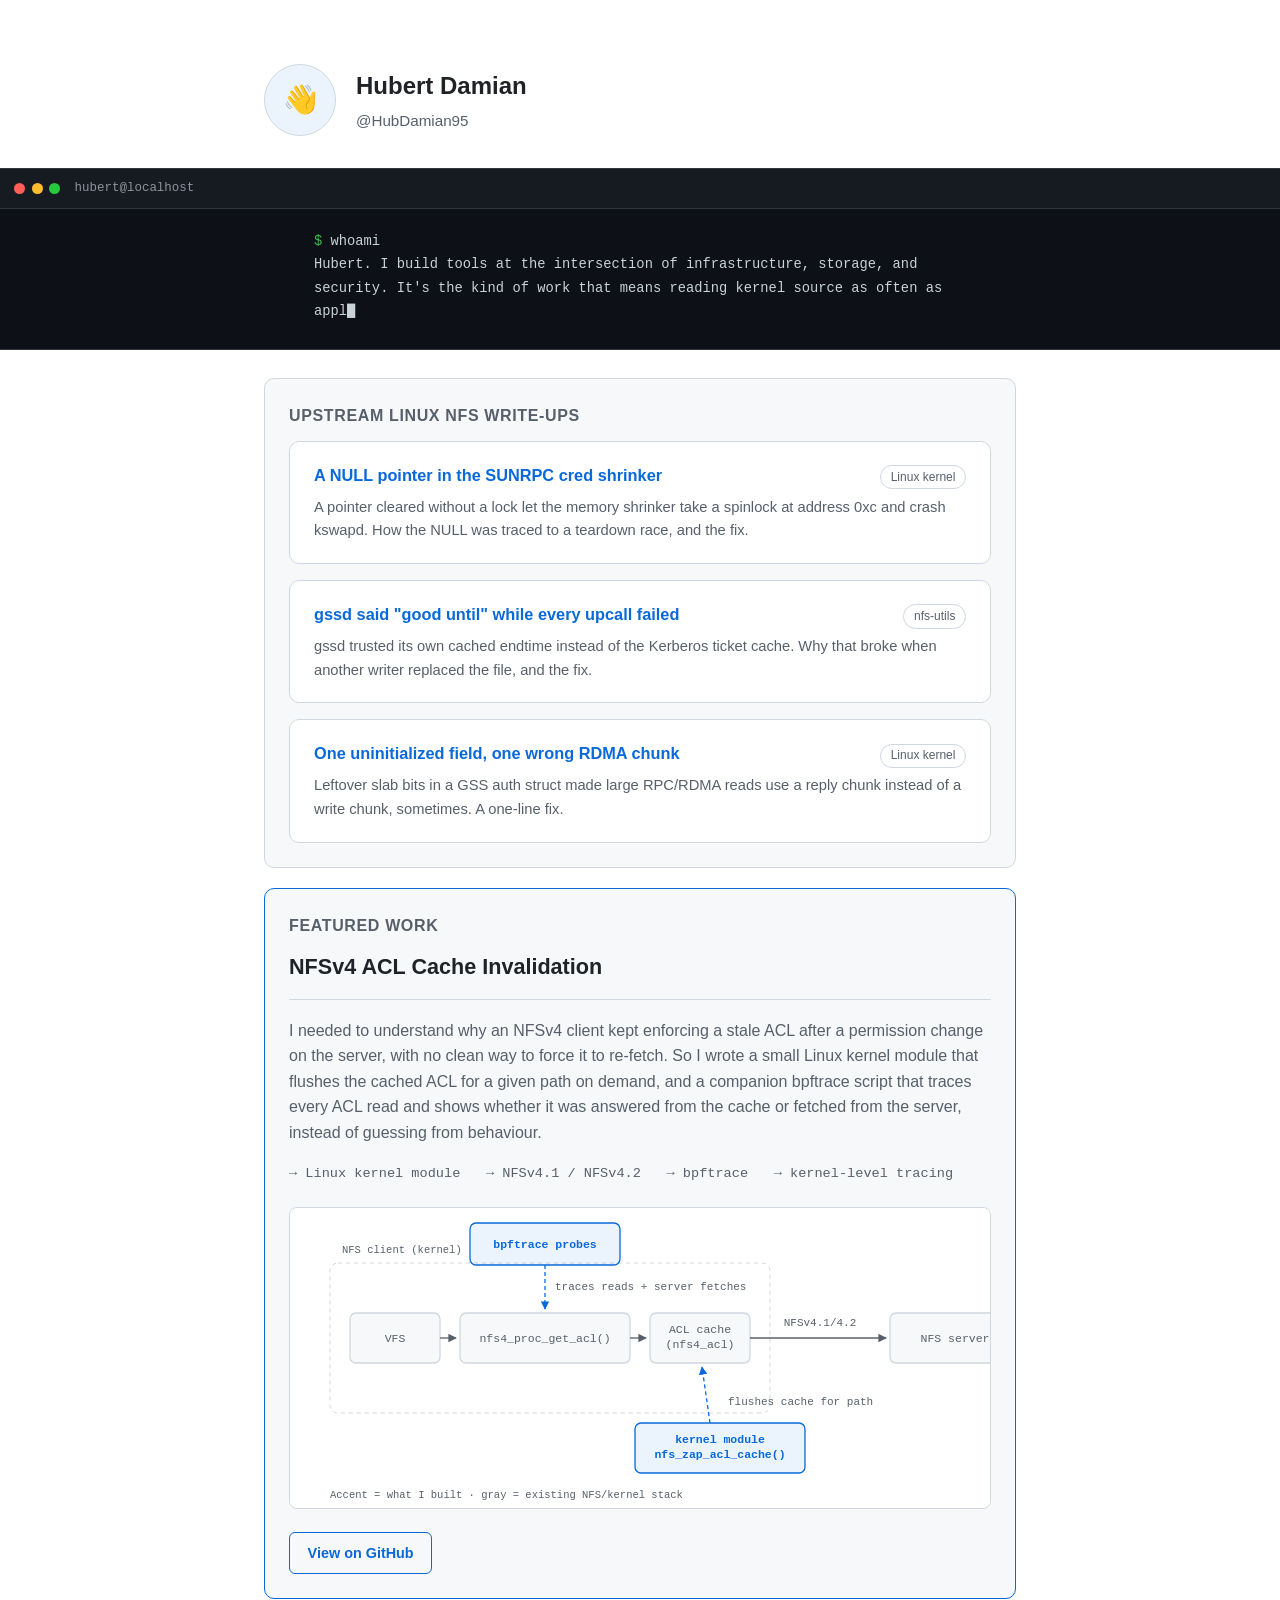
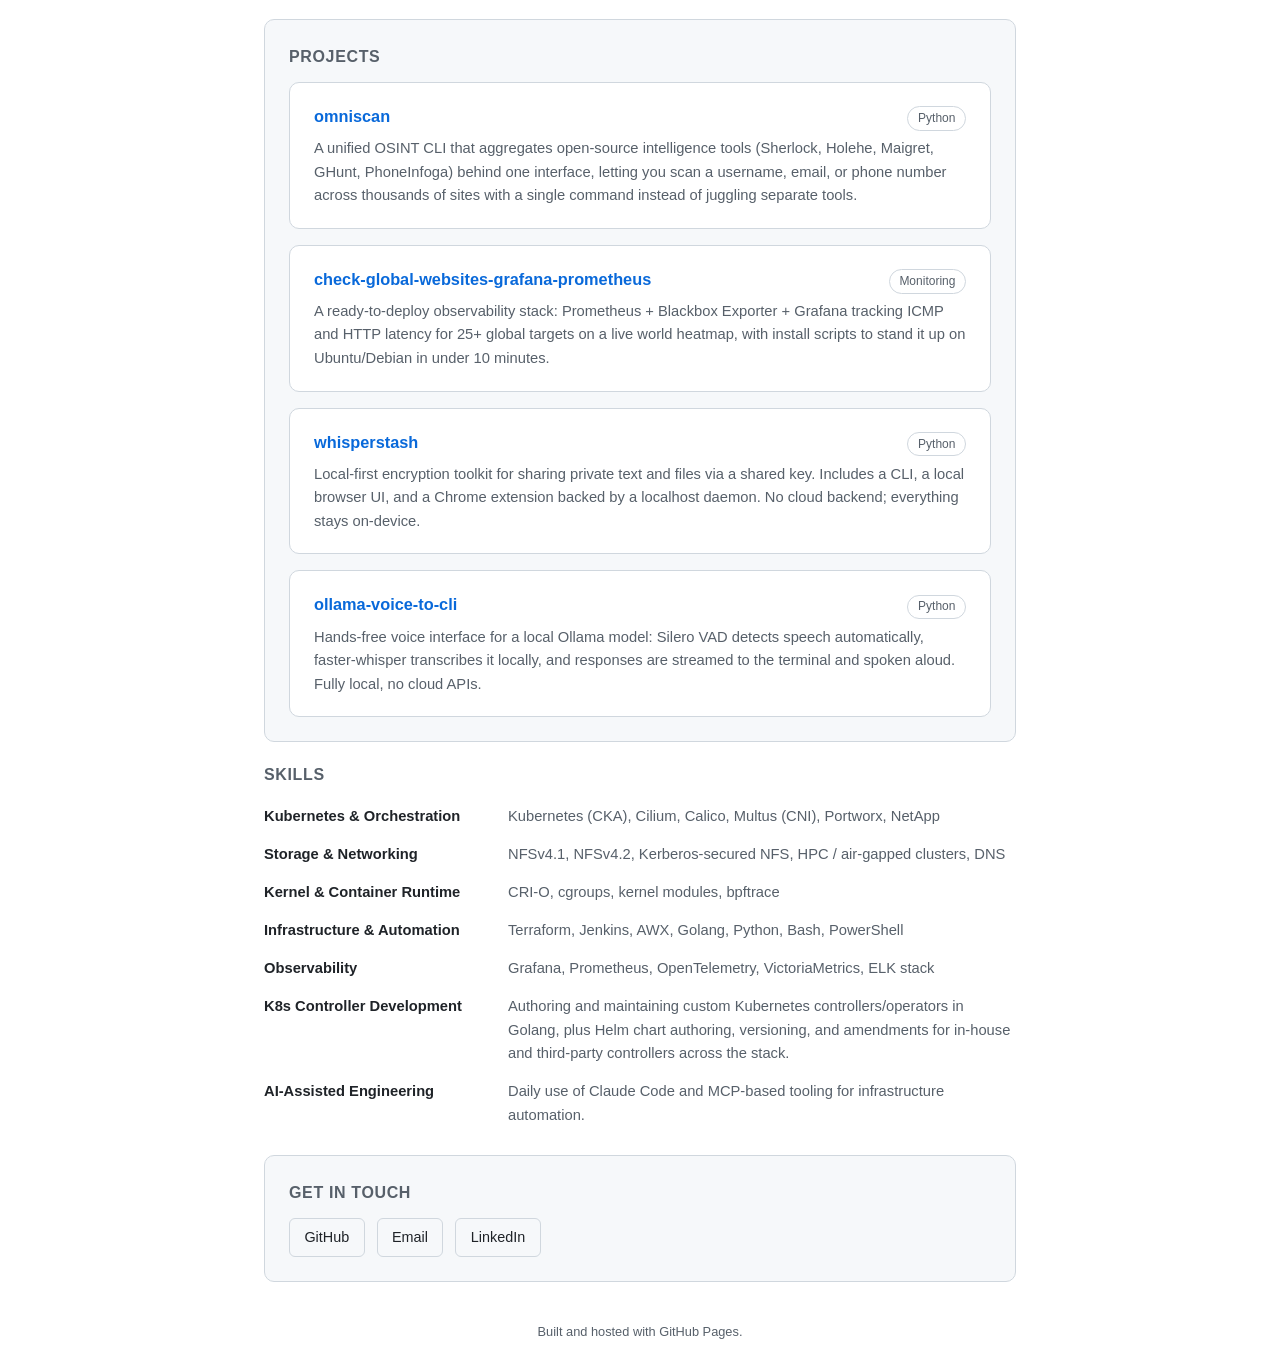
==== commit 170251bd: "Remove Blog badge; correct the NFSv4 ACL card to match the kernel source Co-Authored-By: Claude Sonn" ====
--- a/index.html
+++ b/index.html
@@ -1,670 +1,668 @@
-<!DOCTYPE html>
-<html lang="en">
-<head>
-<meta charset="UTF-8">
-<meta name="viewport" content="width=device-width, initial-scale=1.0">
-<title>Hubert Damian - Introduction</title>
-<style>
-  :root {
-    --bg: #0d1117;
-    --bg-card: #161b22;
-    --border: #30363d;
-    --text: #c9d1d9;
-    --text-dim: #8b949e;
-    --accent: #58a6ff;
-    --accent-soft: rgba(88, 166, 255, 0.12);
-  }
-  @media (prefers-color-scheme: light) {
-    :root {
-      --bg: #ffffff;
-      --bg-card: #f6f8fa;
-      --border: #d0d7de;
-      --text: #1f2328;
-      --text-dim: #57606a;
-      --accent: #0969da;
-      --accent-soft: rgba(9, 105, 218, 0.08);
-    }
-  }
-  * { box-sizing: border-box; }
-  body {
-    margin: 0;
-    background: var(--bg);
-    color: var(--text);
-    font-family: -apple-system, BlinkMacSystemFont, "Segoe UI", Helvetica, Arial, sans-serif;
-    line-height: 1.6;
-    overflow-x: hidden;
-  }
-  .wrap {
-    max-width: 800px;
-    margin: 0 auto;
-    padding: 4rem 1.5rem 3rem;
-  }
-  header {
-    display: flex;
-    align-items: center;
-    gap: 1.25rem;
-    margin-bottom: 2rem;
-  }
-  .avatar {
-    width: 72px;
-    height: 72px;
-    border-radius: 50%;
-    background: var(--accent-soft);
-    border: 1px solid var(--border);
-    display: flex;
-    align-items: center;
-    justify-content: center;
-    font-size: 1.75rem;
-    flex-shrink: 0;
-  }
-  h1 {
-    margin: 0 0 0.25rem;
-    font-size: 1.5rem;
-  }
-  .handle {
-    color: var(--text-dim);
-    font-size: 0.95rem;
-  }
-
-  /* Layer 2: cards / panels -- used for project work */
-  .card {
-    background: var(--bg-card);
-    border: 1px solid var(--border);
-    border-radius: 10px;
-    padding: 1.5rem;
-    margin-bottom: 1.25rem;
-  }
-  .card h2 {
-    margin: 0 0 0.75rem;
-    font-size: 1rem;
-    text-transform: uppercase;
-    letter-spacing: 0.04em;
-    color: var(--text-dim);
-  }
-  .links {
-    display: flex;
-    gap: 0.75rem;
-    flex-wrap: wrap;
-  }
-  .links a {
-    display: inline-block;
-    padding: 0.45rem 0.9rem;
-    border: 1px solid var(--border);
-    border-radius: 6px;
-    color: var(--text);
-    text-decoration: none;
-    font-size: 0.9rem;
-    transition: border-color 0.15s, color 0.15s;
-  }
-  .links a:hover {
-    border-color: var(--accent);
-    color: var(--accent);
-  }
-  .projects {
-    display: grid;
-    gap: 1rem;
-  }
-  .project {
-    background: var(--bg);
-    border: 1px solid var(--border);
-    border-radius: 10px;
-    padding: 1.25rem 1.5rem;
-    transition: border-color 0.15s;
-  }
-  .project:hover {
-    border-color: var(--accent);
-  }
-  .project-head {
-    display: flex;
-    align-items: baseline;
-    justify-content: space-between;
-    gap: 0.75rem;
-    flex-wrap: wrap;
-    margin-bottom: 0.4rem;
-  }
-  .project-head a {
-    font-weight: 600;
-    font-size: 1.02rem;
-    color: var(--accent);
-    text-decoration: none;
-  }
-  .project-head a:hover {
-    text-decoration: underline;
-  }
-  .lang {
-    font-size: 0.75rem;
-    color: var(--text-dim);
-    border: 1px solid var(--border);
-    border-radius: 999px;
-    padding: 0.1rem 0.6rem;
-    white-space: nowrap;
-  }
-  .project p {
-    margin: 0;
-    color: var(--text-dim);
-    font-size: 0.92rem;
-  }
-  .section-tabs {
-    display: flex;
-    align-items: center;
-    gap: 1.5rem;
-    margin-bottom: 0.75rem;
-  }
-  .section-tabs h2 {
-    margin: 0;
-  }
-  .tab-disabled {
-    display: inline-flex;
-    align-items: center;
-    gap: 0.5rem;
-    font-size: 1rem;
-    text-transform: uppercase;
-    letter-spacing: 0.04em;
-    color: var(--text-dim);
-    opacity: 0.7;
-  }
-  .badge {
-    font-size: 0.75rem;
-    color: var(--accent);
-    background: var(--accent-soft);
-    border: 1px solid var(--border);
-    border-radius: 999px;
-    padding: 0.2rem 0.75rem;
-    white-space: nowrap;
-    text-transform: none;
-    letter-spacing: normal;
-  }
-
-  /* Layer 1: terminal -- identity + introduction */
-  .terminal {
-    background: #0d1117;
-    width: 100vw;
-    position: relative;
-    left: 50%;
-    right: 50%;
-    margin-left: -50vw;
-    margin-right: -50vw;
-    margin-bottom: 1.75rem;
-    border-top: 1px solid #30363d;
-    border-bottom: 1px solid #30363d;
-  }
-  .term-bar {
-    display: flex;
-    align-items: center;
-    gap: 0.4rem;
-    padding: 0.6rem 0.9rem;
-    background: #161b22;
-    border-bottom: 1px solid #30363d;
-  }
-  .term-dot {
-    width: 11px;
-    height: 11px;
-    border-radius: 50%;
-    display: inline-block;
-  }
-  .term-dot.red { background: #ff5f56; }
-  .term-dot.yellow { background: #ffbd2e; }
-  .term-dot.green { background: #27c93f; }
-  .term-title {
-    margin-left: 0.5rem;
-    color: #8b949e;
-    font-size: 0.78rem;
-    font-family: ui-monospace, SFMono-Regular, Menlo, Consolas, monospace;
-  }
-  .term-inner {
-    max-width: 700px;
-    margin: 0 auto;
-    padding: 1.3rem 1.5rem 1.6rem;
-  }
-  .term-body {
-    margin: 0;
-    font-family: ui-monospace, SFMono-Regular, Menlo, Consolas, monospace;
-    font-size: 0.86rem;
-    line-height: 1.7;
-    color: #c9d1d9;
-    white-space: pre-wrap;
-    word-wrap: break-word;
-    min-height: 1.7em;
-  }
-  .term-prompt { color: #3fb950; }
-  .term-cursor {
-    color: #c9d1d9;
-    animation: term-blink 1s steps(1) infinite;
-  }
-  @keyframes term-blink {
-    50% { opacity: 0; }
-  }
-
-  /* Featured project card */
-  .featured {
-    border-color: var(--accent);
-  }
-  .featured-title {
-    margin: 0 0 0.9rem;
-    font-size: 1.35rem;
-  }
-  .featured-rule {
-    border: none;
-    border-top: 1px solid var(--border);
-    margin: 0 0 1.1rem;
-  }
-  .featured p {
-    margin: 0 0 1.1rem;
-    color: var(--text-dim);
-  }
-  .feature-bullets {
-    list-style: none;
-    margin: 0 0 1.4rem;
-    padding: 0;
-    display: flex;
-    flex-wrap: wrap;
-    gap: 0.5rem 1.6rem;
-    font-family: ui-monospace, SFMono-Regular, Menlo, Consolas, monospace;
-    font-size: 0.85rem;
-    color: var(--text-dim);
-  }
-  .diagram-wrap {
-    overflow-x: auto;
-    margin: 0 0 1.4rem;
-    border: 1px solid var(--border);
-    border-radius: 8px;
-    background: var(--bg);
-  }
-  .diagram-wrap svg {
-    display: block;
-  }
-  .diagram text {
-    font-family: ui-monospace, SFMono-Regular, Menlo, Consolas, monospace;
-  }
-  .diagram .caption {
-    fill: var(--text-dim);
-    font-size: 10.5px;
-  }
-  .diagram .label {
-    fill: var(--text-dim);
-    font-size: 11px;
-  }
-  .diagram .kspace {
-    fill: none;
-    stroke: var(--border);
-    stroke-dasharray: 4 4;
-  }
-  .diagram .node-base rect {
-    fill: var(--bg-card);
-    stroke: var(--border);
-    stroke-width: 1.3;
-  }
-  .diagram .node-base text {
-    fill: var(--text-dim);
-    font-size: 11.5px;
-  }
-  .diagram .node-accent rect {
-    fill: var(--accent-soft);
-    stroke: var(--accent);
-    stroke-width: 1.3;
-  }
-  .diagram .node-accent text {
-    fill: var(--accent);
-    font-size: 11.5px;
-    font-weight: 600;
-  }
-  .diagram .arrow-dim {
-    stroke: var(--text-dim);
-    stroke-width: 1.3;
-    fill: none;
-  }
-  .diagram .arrow-accent {
-    stroke: var(--accent);
-    stroke-width: 1.3;
-    stroke-dasharray: 4 3;
-    fill: none;
-  }
-  .btn-primary {
-    display: inline-block;
-    padding: 0.55rem 1.1rem;
-    border: 1px solid var(--accent);
-    border-radius: 6px;
-    color: var(--accent);
-    text-decoration: none;
-    font-size: 0.9rem;
-    font-weight: 600;
-    transition: background 0.15s;
-  }
-  .btn-primary:hover {
-    background: var(--accent-soft);
-  }
-
-  /* Layer 3: simple typography -- technical details */
-  .skills-plain {
-    margin-bottom: 1.75rem;
-  }
-  .skills-plain h2 {
-    margin: 0 0 1.1rem;
-    font-size: 1rem;
-    text-transform: uppercase;
-    letter-spacing: 0.04em;
-    color: var(--text-dim);
-  }
-  .spec-grid {
-    display: grid;
-    grid-template-columns: 220px 1fr;
-    row-gap: 0.9rem;
-    column-gap: 1.5rem;
-  }
-  .spec-grid dt {
-    font-weight: 600;
-    color: var(--text);
-    font-size: 0.92rem;
-  }
-  .spec-grid dd {
-    margin: 0;
-    color: var(--text-dim);
-    font-size: 0.92rem;
-  }
-  @media (max-width: 640px) {
-    .spec-grid {
-      grid-template-columns: 1fr;
-      row-gap: 0.25rem;
-    }
-    .spec-grid dd {
-      margin-bottom: 0.75rem;
-    }
-  }
-
-  footer {
-    text-align: center;
-    color: var(--text-dim);
-    font-size: 0.8rem;
-    margin-top: 2.5rem;
-  }
-</style>
-</head>
-<body>
-  <div class="wrap">
-    <header>
-      <div class="avatar">&#128075;</div>
-      <div>
-        <h1>Hubert Damian</h1>
-        <div class="handle">@HubDamian95</div>
-      </div>
-    </header>
-
-    <div class="terminal">
-      <div class="term-bar">
-        <span class="term-dot red"></span>
-        <span class="term-dot yellow"></span>
-        <span class="term-dot green"></span>
-        <span class="term-title">hubert@localhost</span>
-      </div>
-      <div class="term-inner">
-        <div id="term-output" class="term-body"></div>
-        <noscript>
-          <div class="term-body"><span class="term-prompt">$</span> whoami
-Hubert. I build tools at the intersection of infrastructure, storage, and security. It's the kind of work that means reading kernel source as often as application code, day to day with CRI-O, cgroups, and the container runtime stack underneath Kubernetes. Recent projects range from a Linux kernel module for NFSv4 ACL handling to observability stacks and local-first privacy tooling. Python and Go are my daily drivers, with Kubernetes and Ansible running the infrastructure around them.
-
-I like understanding how a system actually behaves under the hood, then building something small and sharp instead of something bloated. Always happy to collaborate on Python, Go, or Java projects with that same mindset.
-
-<span class="term-prompt">$</span> echo $STACK
-kubernetes python golang ansible bpf</div>
-        </noscript>
-      </div>
-    </div>
-
-    <div class="card">
-      <h2>Upstream Linux NFS write-ups</h2>
-      <div class="projects">
-        <div class="project">
-          <div class="project-head">
-            <a href="writeups/sunrpc-credcache-shrinker-race.html">A NULL pointer in the SUNRPC cred shrinker</a>
-            <span class="lang">Linux kernel</span>
-          </div>
-          <p>A pointer cleared without a lock let the memory shrinker take a spinlock at address 0xc and crash kswapd. How the NULL was traced to a teardown race, and the fix.</p>
-        </div>
-        <div class="project">
-          <div class="project-head">
-            <a href="writeups/gssd-stale-machine-ccache.html">gssd said "good until" while every upcall failed</a>
-            <span class="lang">nfs-utils</span>
-          </div>
-          <p>gssd trusted its own cached endtime instead of the Kerberos ticket cache. Why that broke when another writer replaced the file, and the fix.</p>
-        </div>
-        <div class="project">
-          <div class="project-head">
-            <a href="writeups/gss-au-flags-uninitialized.html">One uninitialized field, one wrong RDMA chunk</a>
-            <span class="lang">Linux kernel</span>
-          </div>
-          <p>Leftover slab bits in a GSS auth struct made large RPC/RDMA reads use a reply chunk instead of a write chunk, sometimes. A one-line fix.</p>
-        </div>
-      </div>
-    </div>
-
-    <div class="card featured">
-      <h2>Featured work</h2>
-      <h3 class="featured-title">NFSv4 ACL Cache Invalidation</h3>
-      <hr class="featured-rule">
-      <p>
-        I needed to understand why an NFSv4 client kept enforcing a stale ACL after a permission change on the
-        server, with no clean way to force it to re-fetch. So I wrote a small Linux kernel module that flushes
-        the cached ACL for a given path on demand, and a companion bpftrace script that hooks the client's
-        GET_FACL call to trace every ACL fetch live, instead of guessing from behaviour.
-      </p>
-      <ul class="feature-bullets">
-        <li>&#8594; Linux kernel module</li>
-        <li>&#8594; NFSv4.1 / NFSv4.2</li>
-        <li>&#8594; bpftrace</li>
-        <li>&#8594; kernel-level tracing</li>
-      </ul>
-
-      <div class="diagram-wrap">
-        <svg class="diagram" width="760" height="300" viewBox="0 0 760 300" xmlns="http://www.w3.org/2000/svg" role="img" aria-label="Diagram of the NFSv4 client kernel path, showing the bpftrace probe attached to nfs4_proc_get_acl and the kernel module that flushes the ACL cache">
-          <defs>
-            <marker id="arrow-dim" viewBox="0 0 10 10" refX="9" refY="5" markerWidth="6.5" markerHeight="6.5" orient="auto-start-reverse">
-              <path d="M0,0 L10,5 L0,10 z" fill="var(--text-dim)"></path>
-            </marker>
-            <marker id="arrow-accent" viewBox="0 0 10 10" refX="9" refY="5" markerWidth="6.5" markerHeight="6.5" orient="auto-start-reverse">
-              <path d="M0,0 L10,5 L0,10 z" fill="var(--accent)"></path>
-            </marker>
-          </defs>
-
-          <rect class="kspace" x="40" y="55" width="440" height="150" rx="8"></rect>
-          <text class="caption" x="52" y="45">NFS client (kernel)</text>
-
-          <g class="node-base">
-            <rect x="60" y="105" width="90" height="50" rx="6"></rect>
-            <text x="105" y="134" text-anchor="middle">VFS</text>
-          </g>
-
-          <g class="node-base">
-            <rect x="170" y="105" width="170" height="50" rx="6"></rect>
-            <text x="255" y="134" text-anchor="middle">nfs4_proc_get_acl()</text>
-          </g>
-
-          <g class="node-base">
-            <rect x="360" y="105" width="100" height="50" rx="6"></rect>
-            <text x="410" y="125" text-anchor="middle">ACL cache</text>
-            <text x="410" y="140" text-anchor="middle">(posix_acl)</text>
-          </g>
-
-          <g class="node-base">
-            <rect x="600" y="105" width="130" height="50" rx="6"></rect>
-            <text x="665" y="134" text-anchor="middle">NFS server</text>
-          </g>
-
-          <path class="arrow-dim" d="M150,130 L166,130" marker-end="url(#arrow-dim)"></path>
-          <path class="arrow-dim" d="M340,130 L356,130" marker-end="url(#arrow-dim)"></path>
-          <path class="arrow-dim" d="M460,130 L596,130" marker-end="url(#arrow-dim)"></path>
-          <text class="label" x="530" y="118" text-anchor="middle">NFSv4.1/4.2 (Kerberos)</text>
-
-          <g class="node-accent">
-            <rect x="180" y="15" width="150" height="42" rx="6"></rect>
-            <text x="255" y="40" text-anchor="middle">bpftrace kprobe</text>
-          </g>
-          <path class="arrow-accent" d="M255,57 L255,101" marker-end="url(#arrow-accent)"></path>
-          <text class="label" x="265" y="82">traces every ACL fetch</text>
-
-          <g class="node-accent">
-            <rect x="345" y="215" width="170" height="50" rx="6"></rect>
-            <text x="430" y="235" text-anchor="middle">kernel module</text>
-            <text x="430" y="250" text-anchor="middle">nfs_acl_flush()</text>
-          </g>
-          <path class="arrow-accent" d="M420,215 L412,159" marker-end="url(#arrow-accent)"></path>
-          <text class="label" x="438" y="197">flushes cache for path</text>
-
-          <text class="caption" x="40" y="290">Accent = what I built &#183; gray = existing NFS/kernel stack</text>
-        </svg>
-      </div>
-
-      <div>
-        <a class="btn-primary" href="https://github.com/HubDamian95/nfs">View on GitHub</a>
-      </div>
-    </div>
-
-    <div class="card">
-      <div class="section-tabs">
-        <h2>Projects</h2>
-        <span class="tab-disabled">Blog <span class="badge">Coming soon</span></span>
-      </div>
-      <div class="projects">
-        <div class="project">
-          <div class="project-head">
-            <a href="https://github.com/HubDamian95/omniscan">omniscan</a>
-            <span class="lang">Python</span>
-          </div>
-          <p>A unified OSINT CLI that aggregates open-source intelligence tools (Sherlock, Holehe, Maigret, GHunt, PhoneInfoga) behind one interface, letting you scan a username, email, or phone number across thousands of sites with a single command instead of juggling separate tools.</p>
-        </div>
-        <div class="project">
-          <div class="project-head">
-            <a href="https://github.com/HubDamian95/check-global-websites-grafana-prometheus">check-global-websites-grafana-prometheus</a>
-            <span class="lang">Monitoring</span>
-          </div>
-          <p>A ready-to-deploy observability stack: Prometheus + Blackbox Exporter + Grafana tracking ICMP and HTTP latency for 25+ global targets on a live world heatmap, with install scripts to stand it up on Ubuntu/Debian in under 10 minutes.</p>
-        </div>
-        <div class="project">
-          <div class="project-head">
-            <a href="https://github.com/HubDamian95/whisperstash">whisperstash</a>
-            <span class="lang">Python</span>
-          </div>
-          <p>Local-first encryption toolkit for sharing private text and files via a shared key. Includes a CLI, a local browser UI, and a Chrome extension backed by a localhost daemon. No cloud backend; everything stays on-device.</p>
-        </div>
-        <div class="project">
-          <div class="project-head">
-            <a href="https://github.com/HubDamian95/ollama-voice-to-cli">ollama-voice-to-cli</a>
-            <span class="lang">Python</span>
-          </div>
-          <p>Hands-free voice interface for a local Ollama model: Silero VAD detects speech automatically, faster-whisper transcribes it locally, and responses are streamed to the terminal and spoken aloud. Fully local, no cloud APIs.</p>
-        </div>
-      </div>
-    </div>
-
-    <div class="skills-plain">
-      <h2>Skills</h2>
-      <dl class="spec-grid">
-        <dt>Kubernetes &amp; Orchestration</dt>
-        <dd>Kubernetes (CKA), Cilium, Calico, Multus (CNI), Portworx, NetApp</dd>
-
-        <dt>Storage &amp; Networking</dt>
-        <dd>NFSv4.1, NFSv4.2, Kerberos-secured NFS, HPC / air-gapped clusters, DNS</dd>
-
-        <dt>Kernel &amp; Container Runtime</dt>
-        <dd>CRI-O, cgroups, kernel modules, bpftrace</dd>
-
-        <dt>Infrastructure &amp; Automation</dt>
-        <dd>Terraform, Jenkins, AWX, Golang, Python, Bash, PowerShell</dd>
-
-        <dt>Observability</dt>
-        <dd>Grafana, Prometheus, OpenTelemetry, VictoriaMetrics, ELK stack</dd>
-
-        <dt>K8s Controller Development</dt>
-        <dd>Authoring and maintaining custom Kubernetes controllers/operators in Golang, plus Helm chart authoring, versioning, and amendments for in-house and third-party controllers across the stack.</dd>
-
-        <dt>AI-Assisted Engineering</dt>
-        <dd>Daily use of Claude Code and MCP-based tooling for infrastructure automation.</dd>
-      </dl>
-    </div>
-
-    <div class="card">
-      <h2>Get in touch</h2>
-      <div class="links">
-        <a href="https://github.com/HubDamian95">GitHub</a>
-        <a href="mailto:hubert.dziedziczak@gmail.com">Email</a>
-        <a href="https://www.linkedin.com/in/hubert-dziedziczak/">LinkedIn</a>
-      </div>
-    </div>
-
-    <footer>Built and hosted with GitHub Pages.</footer>
-  </div>
-
-  <script>
-  (function () {
-    var target = document.getElementById('term-output');
-    if (!target) return;
-
-    var script = [
-      { type: 'cmd', text: 'whoami' },
-      { type: 'out', text: "Hubert. I build tools at the intersection of infrastructure, storage, and security. It's the kind of work that means reading kernel source as often as application code, day to day with CRI-O, cgroups, and the container runtime stack underneath Kubernetes. Recent projects range from a Linux kernel module for NFSv4 ACL handling to observability stacks and local-first privacy tooling. Python and Go are my daily drivers, with Kubernetes and Ansible running the infrastructure around them.\n\nI like understanding how a system actually behaves under the hood, then building something small and sharp instead of something bloated. Always happy to collaborate on Python, Go, or Java projects with that same mindset." },
-      { type: 'cmd', text: 'echo $STACK' },
-      { type: 'out', text: 'kubernetes python golang ansible bpf' }
-    ];
-
-    var cmdSpeed = 42;
-    var outSpeed = 5;
-    var pauseAfterCmd = 300;
-    var pauseAfterOut = 450;
-
-    function makeCursor() {
-      var c = document.createElement('span');
-      c.className = 'term-cursor';
-      c.textContent = '█';
-      return c;
-    }
-
-    function typeInto(container, text, speed, done) {
-      var cursor = makeCursor();
-      container.appendChild(cursor);
-      var i = 0;
-      (function step() {
-        if (i < text.length) {
-          cursor.insertAdjacentText('beforebegin', text.charAt(i));
-          i++;
-          setTimeout(step, speed);
-        } else {
-          cursor.remove();
-          done();
-        }
-      })();
-    }
-
-    function runStep(idx) {
-      if (idx >= script.length) {
-        var finalLine = document.createElement('div');
-        var finalPrompt = document.createElement('span');
-        finalPrompt.className = 'term-prompt';
-        finalPrompt.textContent = '$ ';
-        finalLine.appendChild(finalPrompt);
-        finalLine.appendChild(makeCursor());
-        target.appendChild(finalLine);
-        return;
-      }
-      var item = script[idx];
-      var line = document.createElement('div');
-      if (item.type === 'cmd') {
-        var prompt = document.createElement('span');
-        prompt.className = 'term-prompt';
-        prompt.textContent = '$ ';
-        line.appendChild(prompt);
-        target.appendChild(line);
-        typeInto(line, item.text, cmdSpeed, function () {
-          setTimeout(function () { runStep(idx + 1); }, pauseAfterCmd);
-        });
-      } else {
-        target.appendChild(line);
-        typeInto(line, item.text, outSpeed, function () {
-          setTimeout(function () { runStep(idx + 1); }, pauseAfterOut);
-        });
-      }
-    }
-
-    runStep(0);
-  })();
-  </script>
-</body>
-</html>
+<!DOCTYPE html>
+<html lang="en">
+<head>
+<meta charset="UTF-8">
+<meta name="viewport" content="width=device-width, initial-scale=1.0">
+<title>Hubert Damian - Introduction</title>
+<style>
+  :root {
+    --bg: #0d1117;
+    --bg-card: #161b22;
+    --border: #30363d;
+    --text: #c9d1d9;
+    --text-dim: #8b949e;
+    --accent: #58a6ff;
+    --accent-soft: rgba(88, 166, 255, 0.12);
+  }
+  @media (prefers-color-scheme: light) {
+    :root {
+      --bg: #ffffff;
+      --bg-card: #f6f8fa;
+      --border: #d0d7de;
+      --text: #1f2328;
+      --text-dim: #57606a;
+      --accent: #0969da;
+      --accent-soft: rgba(9, 105, 218, 0.08);
+    }
+  }
+  * { box-sizing: border-box; }
+  body {
+    margin: 0;
+    background: var(--bg);
+    color: var(--text);
+    font-family: -apple-system, BlinkMacSystemFont, "Segoe UI", Helvetica, Arial, sans-serif;
+    line-height: 1.6;
+    overflow-x: hidden;
+  }
+  .wrap {
+    max-width: 800px;
+    margin: 0 auto;
+    padding: 4rem 1.5rem 3rem;
+  }
+  header {
+    display: flex;
+    align-items: center;
+    gap: 1.25rem;
+    margin-bottom: 2rem;
+  }
+  .avatar {
+    width: 72px;
+    height: 72px;
+    border-radius: 50%;
+    background: var(--accent-soft);
+    border: 1px solid var(--border);
+    display: flex;
+    align-items: center;
+    justify-content: center;
+    font-size: 1.75rem;
+    flex-shrink: 0;
+  }
+  h1 {
+    margin: 0 0 0.25rem;
+    font-size: 1.5rem;
+  }
+  .handle {
+    color: var(--text-dim);
+    font-size: 0.95rem;
+  }
+
+  /* Layer 2: cards / panels -- used for project work */
+  .card {
+    background: var(--bg-card);
+    border: 1px solid var(--border);
+    border-radius: 10px;
+    padding: 1.5rem;
+    margin-bottom: 1.25rem;
+  }
+  .card h2 {
+    margin: 0 0 0.75rem;
+    font-size: 1rem;
+    text-transform: uppercase;
+    letter-spacing: 0.04em;
+    color: var(--text-dim);
+  }
+  .links {
+    display: flex;
+    gap: 0.75rem;
+    flex-wrap: wrap;
+  }
+  .links a {
+    display: inline-block;
+    padding: 0.45rem 0.9rem;
+    border: 1px solid var(--border);
+    border-radius: 6px;
+    color: var(--text);
+    text-decoration: none;
+    font-size: 0.9rem;
+    transition: border-color 0.15s, color 0.15s;
+  }
+  .links a:hover {
+    border-color: var(--accent);
+    color: var(--accent);
+  }
+  .projects {
+    display: grid;
+    gap: 1rem;
+  }
+  .project {
+    background: var(--bg);
+    border: 1px solid var(--border);
+    border-radius: 10px;
+    padding: 1.25rem 1.5rem;
+    transition: border-color 0.15s;
+  }
+  .project:hover {
+    border-color: var(--accent);
+  }
+  .project-head {
+    display: flex;
+    align-items: baseline;
+    justify-content: space-between;
+    gap: 0.75rem;
+    flex-wrap: wrap;
+    margin-bottom: 0.4rem;
+  }
+  .project-head a {
+    font-weight: 600;
+    font-size: 1.02rem;
+    color: var(--accent);
+    text-decoration: none;
+  }
+  .project-head a:hover {
+    text-decoration: underline;
+  }
+  .lang {
+    font-size: 0.75rem;
+    color: var(--text-dim);
+    border: 1px solid var(--border);
+    border-radius: 999px;
+    padding: 0.1rem 0.6rem;
+    white-space: nowrap;
+  }
+  .project p {
+    margin: 0;
+    color: var(--text-dim);
+    font-size: 0.92rem;
+  }
+  .section-tabs {
+    display: flex;
+    align-items: center;
+    gap: 1.5rem;
+    margin-bottom: 0.75rem;
+  }
+  .section-tabs h2 {
+    margin: 0;
+  }
+  .tab-disabled {
+    display: inline-flex;
+    align-items: center;
+    gap: 0.5rem;
+    font-size: 1rem;
+    text-transform: uppercase;
+    letter-spacing: 0.04em;
+    color: var(--text-dim);
+    opacity: 0.7;
+  }
+  .badge {
+    font-size: 0.75rem;
+    color: var(--accent);
+    background: var(--accent-soft);
+    border: 1px solid var(--border);
+    border-radius: 999px;
+    padding: 0.2rem 0.75rem;
+    white-space: nowrap;
+    text-transform: none;
+    letter-spacing: normal;
+  }
+
+  /* Layer 1: terminal -- identity + introduction */
+  .terminal {
+    background: #0d1117;
+    width: 100vw;
+    position: relative;
+    left: 50%;
+    right: 50%;
+    margin-left: -50vw;
+    margin-right: -50vw;
+    margin-bottom: 1.75rem;
+    border-top: 1px solid #30363d;
+    border-bottom: 1px solid #30363d;
+  }
+  .term-bar {
+    display: flex;
+    align-items: center;
+    gap: 0.4rem;
+    padding: 0.6rem 0.9rem;
+    background: #161b22;
+    border-bottom: 1px solid #30363d;
+  }
+  .term-dot {
+    width: 11px;
+    height: 11px;
+    border-radius: 50%;
+    display: inline-block;
+  }
+  .term-dot.red { background: #ff5f56; }
+  .term-dot.yellow { background: #ffbd2e; }
+  .term-dot.green { background: #27c93f; }
+  .term-title {
+    margin-left: 0.5rem;
+    color: #8b949e;
+    font-size: 0.78rem;
+    font-family: ui-monospace, SFMono-Regular, Menlo, Consolas, monospace;
+  }
+  .term-inner {
+    max-width: 700px;
+    margin: 0 auto;
+    padding: 1.3rem 1.5rem 1.6rem;
+  }
+  .term-body {
+    margin: 0;
+    font-family: ui-monospace, SFMono-Regular, Menlo, Consolas, monospace;
+    font-size: 0.86rem;
+    line-height: 1.7;
+    color: #c9d1d9;
+    white-space: pre-wrap;
+    word-wrap: break-word;
+    min-height: 1.7em;
+  }
+  .term-prompt { color: #3fb950; }
+  .term-cursor {
+    color: #c9d1d9;
+    animation: term-blink 1s steps(1) infinite;
+  }
+  @keyframes term-blink {
+    50% { opacity: 0; }
+  }
+
+  /* Featured project card */
+  .featured {
+    border-color: var(--accent);
+  }
+  .featured-title {
+    margin: 0 0 0.9rem;
+    font-size: 1.35rem;
+  }
+  .featured-rule {
+    border: none;
+    border-top: 1px solid var(--border);
+    margin: 0 0 1.1rem;
+  }
+  .featured p {
+    margin: 0 0 1.1rem;
+    color: var(--text-dim);
+  }
+  .feature-bullets {
+    list-style: none;
+    margin: 0 0 1.4rem;
+    padding: 0;
+    display: flex;
+    flex-wrap: wrap;
+    gap: 0.5rem 1.6rem;
+    font-family: ui-monospace, SFMono-Regular, Menlo, Consolas, monospace;
+    font-size: 0.85rem;
+    color: var(--text-dim);
+  }
+  .diagram-wrap {
+    overflow-x: auto;
+    margin: 0 0 1.4rem;
+    border: 1px solid var(--border);
+    border-radius: 8px;
+    background: var(--bg);
+  }
+  .diagram-wrap svg {
+    display: block;
+  }
+  .diagram text {
+    font-family: ui-monospace, SFMono-Regular, Menlo, Consolas, monospace;
+  }
+  .diagram .caption {
+    fill: var(--text-dim);
+    font-size: 10.5px;
+  }
+  .diagram .label {
+    fill: var(--text-dim);
+    font-size: 11px;
+  }
+  .diagram .kspace {
+    fill: none;
+    stroke: var(--border);
+    stroke-dasharray: 4 4;
+  }
+  .diagram .node-base rect {
+    fill: var(--bg-card);
+    stroke: var(--border);
+    stroke-width: 1.3;
+  }
+  .diagram .node-base text {
+    fill: var(--text-dim);
+    font-size: 11.5px;
+  }
+  .diagram .node-accent rect {
+    fill: var(--accent-soft);
+    stroke: var(--accent);
+    stroke-width: 1.3;
+  }
+  .diagram .node-accent text {
+    fill: var(--accent);
+    font-size: 11.5px;
+    font-weight: 600;
+  }
+  .diagram .arrow-dim {
+    stroke: var(--text-dim);
+    stroke-width: 1.3;
+    fill: none;
+  }
+  .diagram .arrow-accent {
+    stroke: var(--accent);
+    stroke-width: 1.3;
+    stroke-dasharray: 4 3;
+    fill: none;
+  }
+  .btn-primary {
+    display: inline-block;
+    padding: 0.55rem 1.1rem;
+    border: 1px solid var(--accent);
+    border-radius: 6px;
+    color: var(--accent);
+    text-decoration: none;
+    font-size: 0.9rem;
+    font-weight: 600;
+    transition: background 0.15s;
+  }
+  .btn-primary:hover {
+    background: var(--accent-soft);
+  }
+
+  /* Layer 3: simple typography -- technical details */
+  .skills-plain {
+    margin-bottom: 1.75rem;
+  }
+  .skills-plain h2 {
+    margin: 0 0 1.1rem;
+    font-size: 1rem;
+    text-transform: uppercase;
+    letter-spacing: 0.04em;
+    color: var(--text-dim);
+  }
+  .spec-grid {
+    display: grid;
+    grid-template-columns: 220px 1fr;
+    row-gap: 0.9rem;
+    column-gap: 1.5rem;
+  }
+  .spec-grid dt {
+    font-weight: 600;
+    color: var(--text);
+    font-size: 0.92rem;
+  }
+  .spec-grid dd {
+    margin: 0;
+    color: var(--text-dim);
+    font-size: 0.92rem;
+  }
+  @media (max-width: 640px) {
+    .spec-grid {
+      grid-template-columns: 1fr;
+      row-gap: 0.25rem;
+    }
+    .spec-grid dd {
+      margin-bottom: 0.75rem;
+    }
+  }
+
+  footer {
+    text-align: center;
+    color: var(--text-dim);
+    font-size: 0.8rem;
+    margin-top: 2.5rem;
+  }
+</style>
+</head>
+<body>
+  <div class="wrap">
+    <header>
+      <div class="avatar">&#128075;</div>
+      <div>
+        <h1>Hubert Damian</h1>
+        <div class="handle">@HubDamian95</div>
+      </div>
+    </header>
+
+    <div class="terminal">
+      <div class="term-bar">
+        <span class="term-dot red"></span>
+        <span class="term-dot yellow"></span>
+        <span class="term-dot green"></span>
+        <span class="term-title">hubert@localhost</span>
+      </div>
+      <div class="term-inner">
+        <div id="term-output" class="term-body"></div>
+        <noscript>
+          <div class="term-body"><span class="term-prompt">$</span> whoami
+Hubert. I build tools at the intersection of infrastructure, storage, and security. It's the kind of work that means reading kernel source as often as application code, day to day with CRI-O, cgroups, and the container runtime stack underneath Kubernetes. Recent projects range from a Linux kernel module for NFSv4 ACL handling to observability stacks and local-first privacy tooling. Python and Go are my daily drivers, with Kubernetes and Ansible running the infrastructure around them.
+
+I like understanding how a system actually behaves under the hood, then building something small and sharp instead of something bloated. Always happy to collaborate on Python, Go, or Java projects with that same mindset.
+
+<span class="term-prompt">$</span> echo $STACK
+kubernetes python golang ansible bpf</div>
+        </noscript>
+      </div>
+    </div>
+
+    <div class="card">
+      <h2>Upstream Linux NFS write-ups</h2>
+      <div class="projects">
+        <div class="project">
+          <div class="project-head">
+            <a href="writeups/sunrpc-credcache-shrinker-race.html">A NULL pointer in the SUNRPC cred shrinker</a>
+            <span class="lang">Linux kernel</span>
+          </div>
+          <p>A pointer cleared without a lock let the memory shrinker take a spinlock at address 0xc and crash kswapd. How the NULL was traced to a teardown race, and the fix.</p>
+        </div>
+        <div class="project">
+          <div class="project-head">
+            <a href="writeups/gssd-stale-machine-ccache.html">gssd said "good until" while every upcall failed</a>
+            <span class="lang">nfs-utils</span>
+          </div>
+          <p>gssd trusted its own cached endtime instead of the Kerberos ticket cache. Why that broke when another writer replaced the file, and the fix.</p>
+        </div>
+        <div class="project">
+          <div class="project-head">
+            <a href="writeups/gss-au-flags-uninitialized.html">One uninitialized field, one wrong RDMA chunk</a>
+            <span class="lang">Linux kernel</span>
+          </div>
+          <p>Leftover slab bits in a GSS auth struct made large RPC/RDMA reads use a reply chunk instead of a write chunk, sometimes. A one-line fix.</p>
+        </div>
+      </div>
+    </div>
+
+    <div class="card featured">
+      <h2>Featured work</h2>
+      <h3 class="featured-title">NFSv4 ACL Cache Invalidation</h3>
+      <hr class="featured-rule">
+      <p>
+        I needed to understand why an NFSv4 client kept enforcing a stale ACL after a permission change on the
+        server, with no clean way to force it to re-fetch. So I wrote a small Linux kernel module that flushes
+        the cached ACL for a given path on demand, and a companion bpftrace script that traces every ACL read
+        and shows whether it was answered from the cache or fetched from the server, instead of guessing from
+        behaviour.
+      </p>
+      <ul class="feature-bullets">
+        <li>&#8594; Linux kernel module</li>
+        <li>&#8594; NFSv4.1 / NFSv4.2</li>
+        <li>&#8594; bpftrace</li>
+        <li>&#8594; kernel-level tracing</li>
+      </ul>
+
+      <div class="diagram-wrap">
+        <svg class="diagram" width="760" height="300" viewBox="0 0 760 300" xmlns="http://www.w3.org/2000/svg" role="img" aria-label="Diagram of the NFSv4 client kernel path, showing the bpftrace probe attached to nfs4_proc_get_acl and the kernel module that flushes the ACL cache">
+          <defs>
+            <marker id="arrow-dim" viewBox="0 0 10 10" refX="9" refY="5" markerWidth="6.5" markerHeight="6.5" orient="auto-start-reverse">
+              <path d="M0,0 L10,5 L0,10 z" fill="var(--text-dim)"></path>
+            </marker>
+            <marker id="arrow-accent" viewBox="0 0 10 10" refX="9" refY="5" markerWidth="6.5" markerHeight="6.5" orient="auto-start-reverse">
+              <path d="M0,0 L10,5 L0,10 z" fill="var(--accent)"></path>
+            </marker>
+          </defs>
+
+          <rect class="kspace" x="40" y="55" width="440" height="150" rx="8"></rect>
+          <text class="caption" x="52" y="45">NFS client (kernel)</text>
+
+          <g class="node-base">
+            <rect x="60" y="105" width="90" height="50" rx="6"></rect>
+            <text x="105" y="134" text-anchor="middle">VFS</text>
+          </g>
+
+          <g class="node-base">
+            <rect x="170" y="105" width="170" height="50" rx="6"></rect>
+            <text x="255" y="134" text-anchor="middle">nfs4_proc_get_acl()</text>
+          </g>
+
+          <g class="node-base">
+            <rect x="360" y="105" width="100" height="50" rx="6"></rect>
+            <text x="410" y="125" text-anchor="middle">ACL cache</text>
+            <text x="410" y="140" text-anchor="middle">(nfs4_acl)</text>
+          </g>
+
+          <g class="node-base">
+            <rect x="600" y="105" width="130" height="50" rx="6"></rect>
+            <text x="665" y="134" text-anchor="middle">NFS server</text>
+          </g>
+
+          <path class="arrow-dim" d="M150,130 L166,130" marker-end="url(#arrow-dim)"></path>
+          <path class="arrow-dim" d="M340,130 L356,130" marker-end="url(#arrow-dim)"></path>
+          <path class="arrow-dim" d="M460,130 L596,130" marker-end="url(#arrow-dim)"></path>
+          <text class="label" x="530" y="118" text-anchor="middle">NFSv4.1/4.2</text>
+
+          <g class="node-accent">
+            <rect x="180" y="15" width="150" height="42" rx="6"></rect>
+            <text x="255" y="40" text-anchor="middle">bpftrace probes</text>
+          </g>
+          <path class="arrow-accent" d="M255,57 L255,101" marker-end="url(#arrow-accent)"></path>
+          <text class="label" x="265" y="82">traces reads + server fetches</text>
+
+          <g class="node-accent">
+            <rect x="345" y="215" width="170" height="50" rx="6"></rect>
+            <text x="430" y="235" text-anchor="middle">kernel module</text>
+            <text x="430" y="250" text-anchor="middle">nfs_zap_acl_cache()</text>
+          </g>
+          <path class="arrow-accent" d="M420,215 L412,159" marker-end="url(#arrow-accent)"></path>
+          <text class="label" x="438" y="197">flushes cache for path</text>
+
+          <text class="caption" x="40" y="290">Accent = what I built &#183; gray = existing NFS/kernel stack</text>
+        </svg>
+      </div>
+
+      <div>
+        <a class="btn-primary" href="https://github.com/HubDamian95/nfs">View on GitHub</a>
+      </div>
+    </div>
+
+    <div class="card">
+      <h2>Projects</h2>
+      <div class="projects">
+        <div class="project">
+          <div class="project-head">
+            <a href="https://github.com/HubDamian95/omniscan">omniscan</a>
+            <span class="lang">Python</span>
+          </div>
+          <p>A unified OSINT CLI that aggregates open-source intelligence tools (Sherlock, Holehe, Maigret, GHunt, PhoneInfoga) behind one interface, letting you scan a username, email, or phone number across thousands of sites with a single command instead of juggling separate tools.</p>
+        </div>
+        <div class="project">
+          <div class="project-head">
+            <a href="https://github.com/HubDamian95/check-global-websites-grafana-prometheus">check-global-websites-grafana-prometheus</a>
+            <span class="lang">Monitoring</span>
+          </div>
+          <p>A ready-to-deploy observability stack: Prometheus + Blackbox Exporter + Grafana tracking ICMP and HTTP latency for 25+ global targets on a live world heatmap, with install scripts to stand it up on Ubuntu/Debian in under 10 minutes.</p>
+        </div>
+        <div class="project">
+          <div class="project-head">
+            <a href="https://github.com/HubDamian95/whisperstash">whisperstash</a>
+            <span class="lang">Python</span>
+          </div>
+          <p>Local-first encryption toolkit for sharing private text and files via a shared key. Includes a CLI, a local browser UI, and a Chrome extension backed by a localhost daemon. No cloud backend; everything stays on-device.</p>
+        </div>
+        <div class="project">
+          <div class="project-head">
+            <a href="https://github.com/HubDamian95/ollama-voice-to-cli">ollama-voice-to-cli</a>
+            <span class="lang">Python</span>
+          </div>
+          <p>Hands-free voice interface for a local Ollama model: Silero VAD detects speech automatically, faster-whisper transcribes it locally, and responses are streamed to the terminal and spoken aloud. Fully local, no cloud APIs.</p>
+        </div>
+      </div>
+    </div>
+
+    <div class="skills-plain">
+      <h2>Skills</h2>
+      <dl class="spec-grid">
+        <dt>Kubernetes &amp; Orchestration</dt>
+        <dd>Kubernetes (CKA), Cilium, Calico, Multus (CNI), Portworx, NetApp</dd>
+
+        <dt>Storage &amp; Networking</dt>
+        <dd>NFSv4.1, NFSv4.2, Kerberos-secured NFS, HPC / air-gapped clusters, DNS</dd>
+
+        <dt>Kernel &amp; Container Runtime</dt>
+        <dd>CRI-O, cgroups, kernel modules, bpftrace</dd>
+
+        <dt>Infrastructure &amp; Automation</dt>
+        <dd>Terraform, Jenkins, AWX, Golang, Python, Bash, PowerShell</dd>
+
+        <dt>Observability</dt>
+        <dd>Grafana, Prometheus, OpenTelemetry, VictoriaMetrics, ELK stack</dd>
+
+        <dt>K8s Controller Development</dt>
+        <dd>Authoring and maintaining custom Kubernetes controllers/operators in Golang, plus Helm chart authoring, versioning, and amendments for in-house and third-party controllers across the stack.</dd>
+
+        <dt>AI-Assisted Engineering</dt>
+        <dd>Daily use of Claude Code and MCP-based tooling for infrastructure automation.</dd>
+      </dl>
+    </div>
+
+    <div class="card">
+      <h2>Get in touch</h2>
+      <div class="links">
+        <a href="https://github.com/HubDamian95">GitHub</a>
+        <a href="mailto:hubert.dziedziczak@gmail.com">Email</a>
+        <a href="https://www.linkedin.com/in/hubert-dziedziczak/">LinkedIn</a>
+      </div>
+    </div>
+
+    <footer>Built and hosted with GitHub Pages.</footer>
+  </div>
+
+  <script>
+  (function () {
+    var target = document.getElementById('term-output');
+    if (!target) return;
+
+    var script = [
+      { type: 'cmd', text: 'whoami' },
+      { type: 'out', text: "Hubert. I build tools at the intersection of infrastructure, storage, and security. It's the kind of work that means reading kernel source as often as application code, day to day with CRI-O, cgroups, and the container runtime stack underneath Kubernetes. Recent projects range from a Linux kernel module for NFSv4 ACL handling to observability stacks and local-first privacy tooling. Python and Go are my daily drivers, with Kubernetes and Ansible running the infrastructure around them.\n\nI like understanding how a system actually behaves under the hood, then building something small and sharp instead of something bloated. Always happy to collaborate on Python, Go, or Java projects with that same mindset." },
+      { type: 'cmd', text: 'echo $STACK' },
+      { type: 'out', text: 'kubernetes python golang ansible bpf' }
+    ];
+
+    var cmdSpeed = 42;
+    var outSpeed = 5;
+    var pauseAfterCmd = 300;
+    var pauseAfterOut = 450;
+
+    function makeCursor() {
+      var c = document.createElement('span');
+      c.className = 'term-cursor';
+      c.textContent = '█';
+      return c;
+    }
+
+    function typeInto(container, text, speed, done) {
+      var cursor = makeCursor();
+      container.appendChild(cursor);
+      var i = 0;
+      (function step() {
+        if (i < text.length) {
+          cursor.insertAdjacentText('beforebegin', text.charAt(i));
+          i++;
+          setTimeout(step, speed);
+        } else {
+          cursor.remove();
+          done();
+        }
+      })();
+    }
+
+    function runStep(idx) {
+      if (idx >= script.length) {
+        var finalLine = document.createElement('div');
+        var finalPrompt = document.createElement('span');
+        finalPrompt.className = 'term-prompt';
+        finalPrompt.textContent = '$ ';
+        finalLine.appendChild(finalPrompt);
+        finalLine.appendChild(makeCursor());
+        target.appendChild(finalLine);
+        return;
+      }
+      var item = script[idx];
+      var line = document.createElement('div');
+      if (item.type === 'cmd') {
+        var prompt = document.createElement('span');
+        prompt.className = 'term-prompt';
+        prompt.textContent = '$ ';
+        line.appendChild(prompt);
+        target.appendChild(line);
+        typeInto(line, item.text, cmdSpeed, function () {
+          setTimeout(function () { runStep(idx + 1); }, pauseAfterCmd);
+        });
+      } else {
+        target.appendChild(line);
+        typeInto(line, item.text, outSpeed, function () {
+          setTimeout(function () { runStep(idx + 1); }, pauseAfterOut);
+        });
+      }
+    }
+
+    runStep(0);
+  })();
+  </script>
+</body>
+</html>
